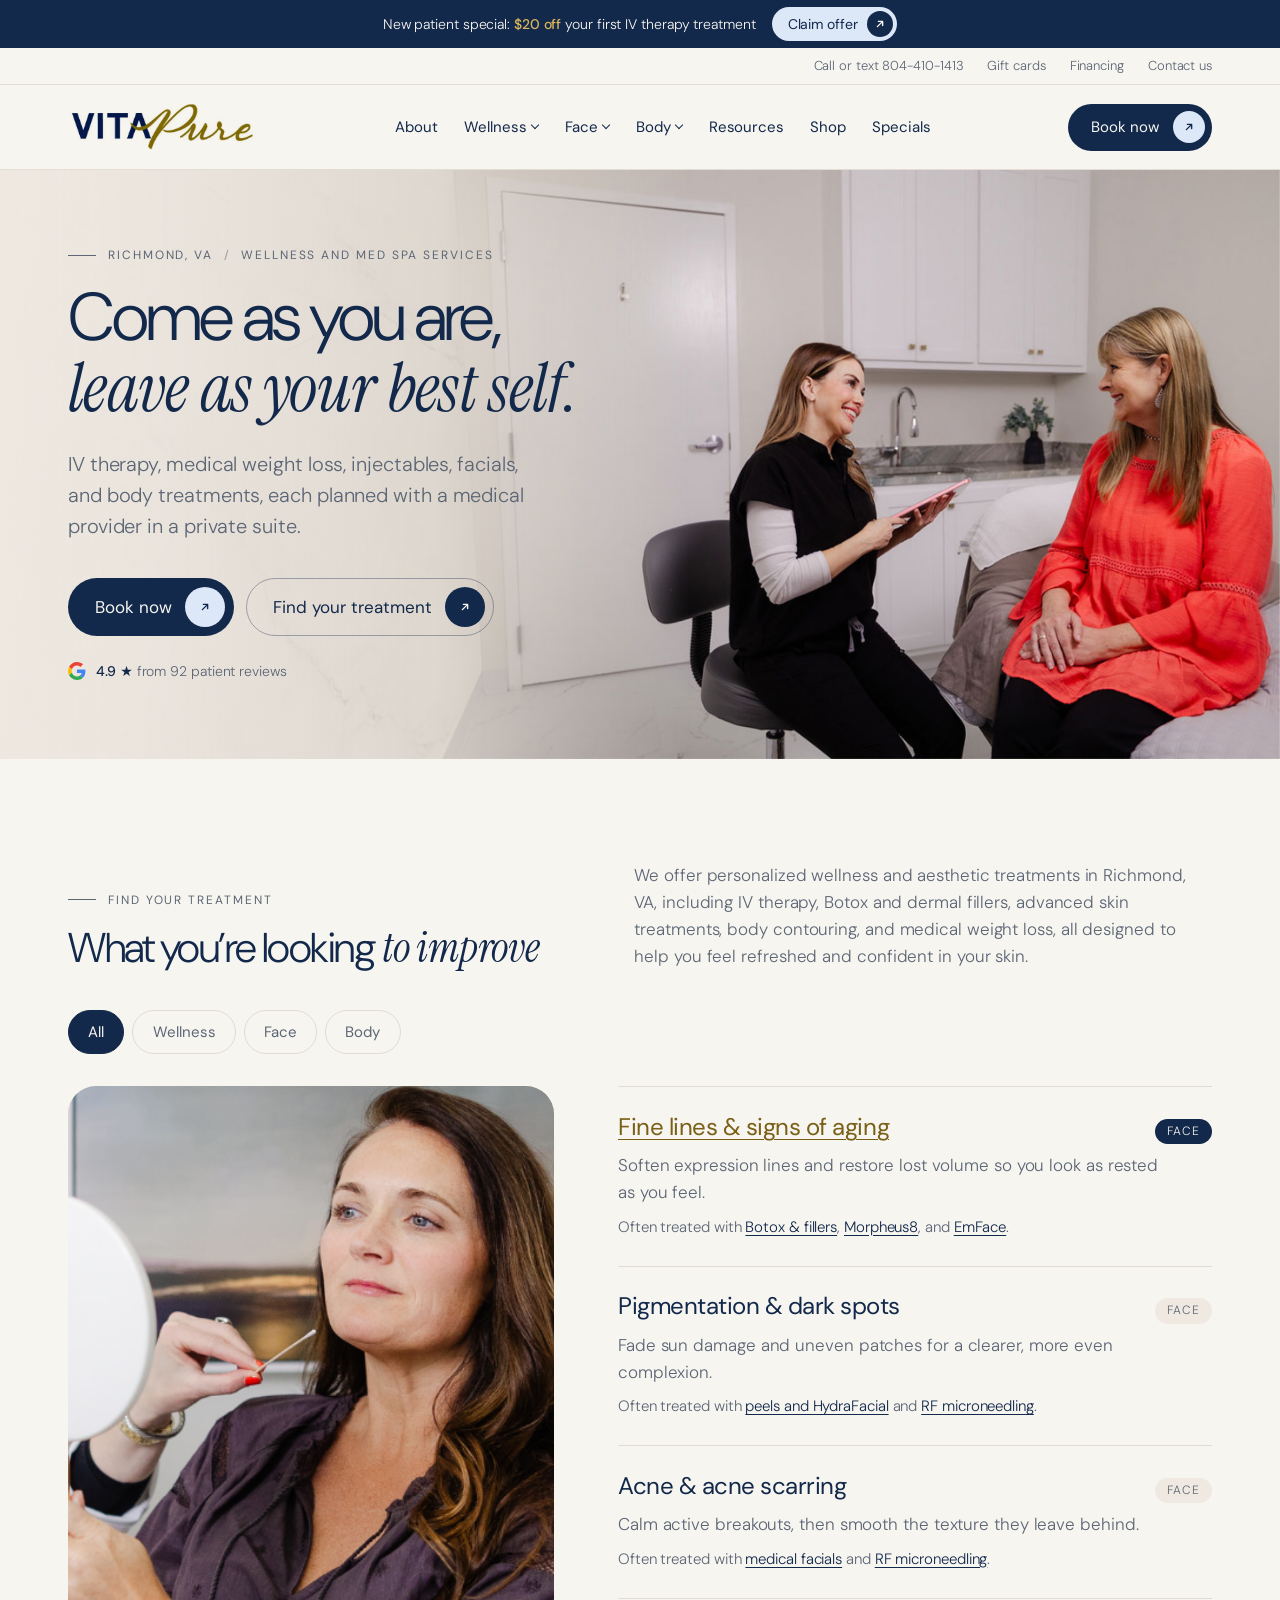
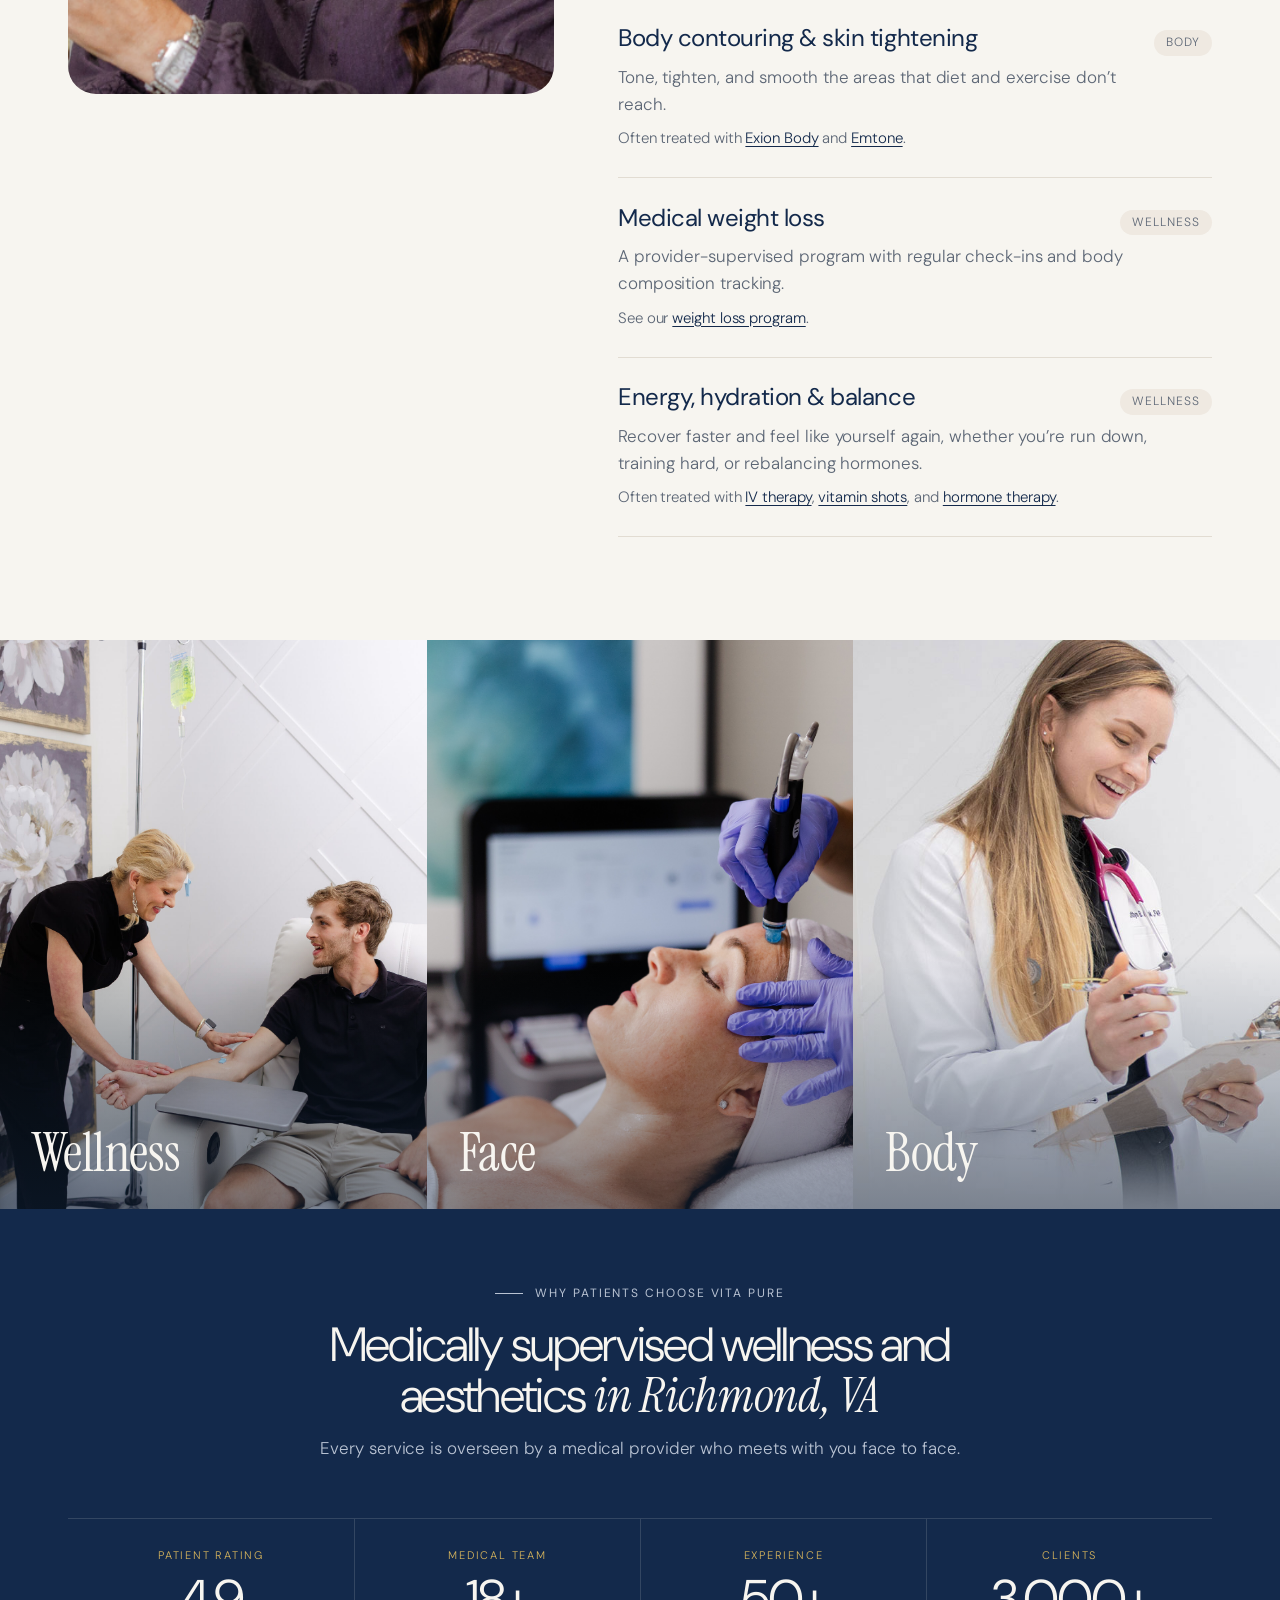
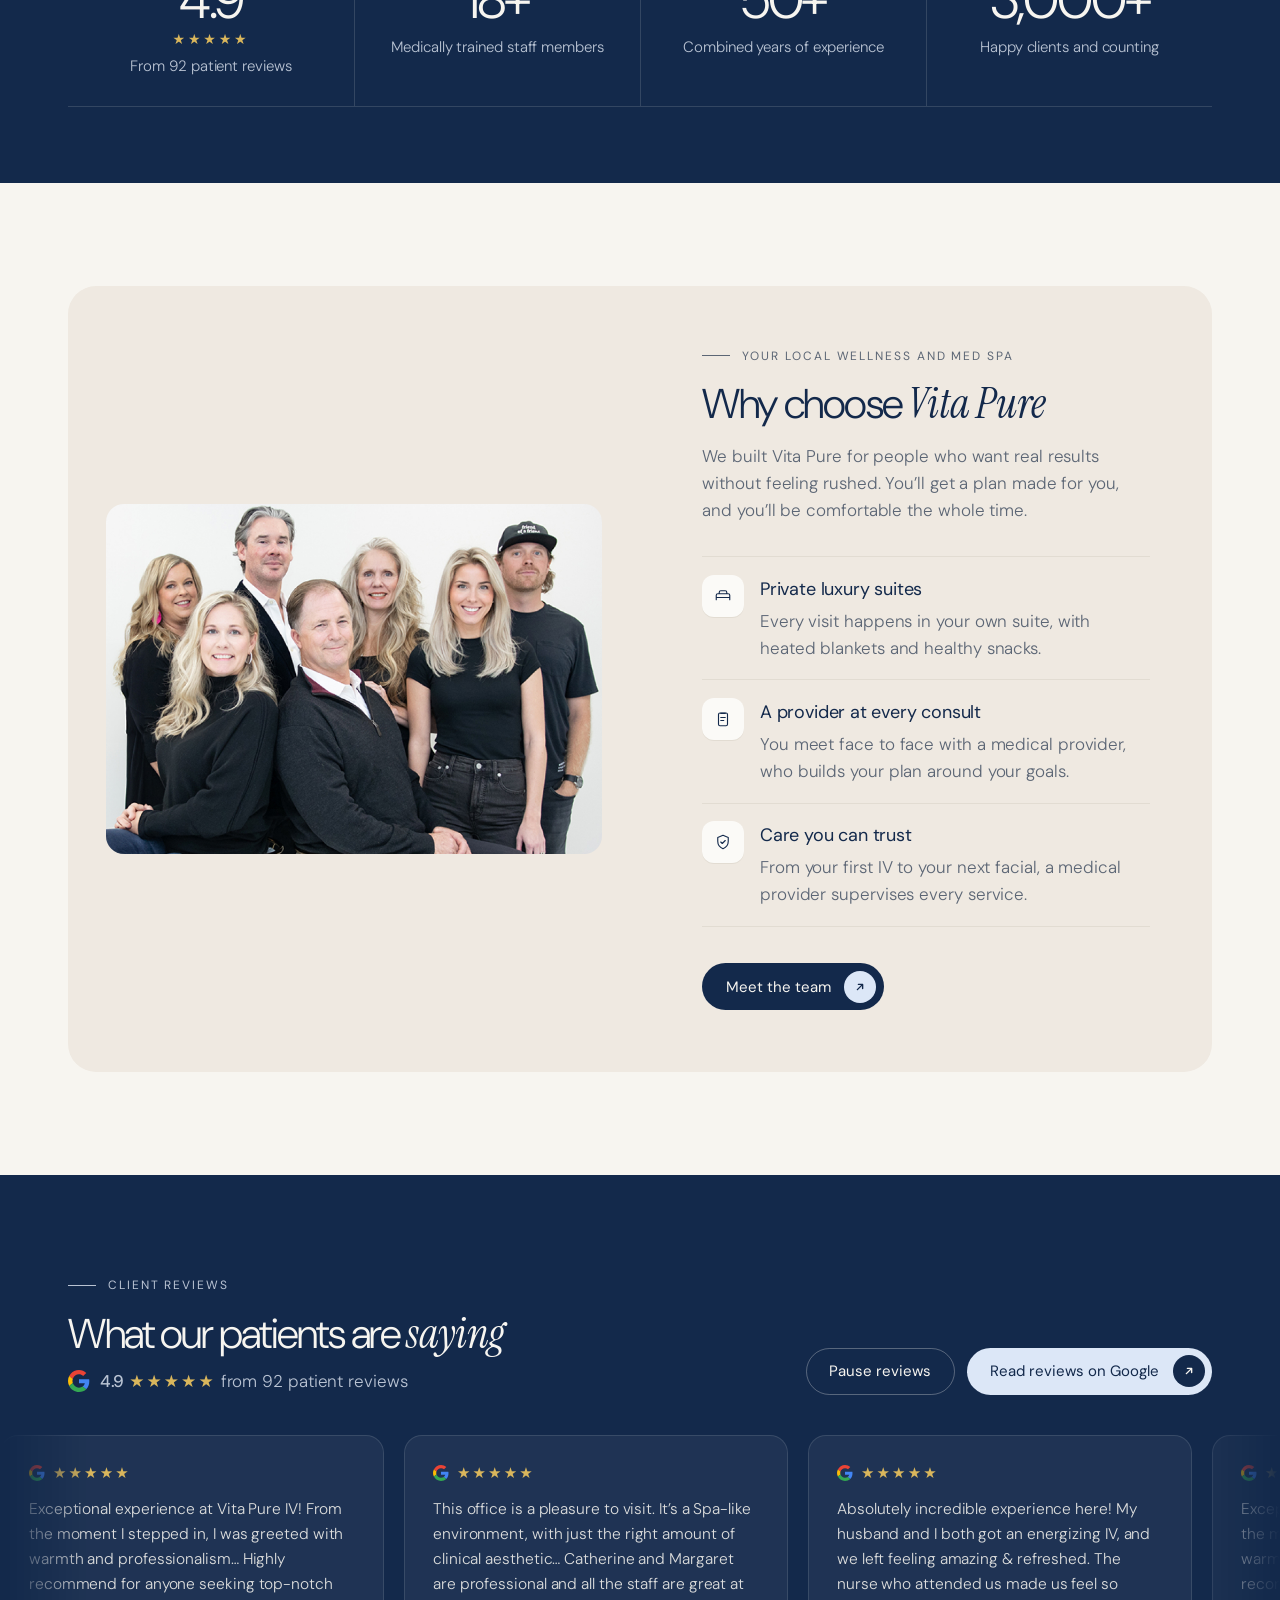
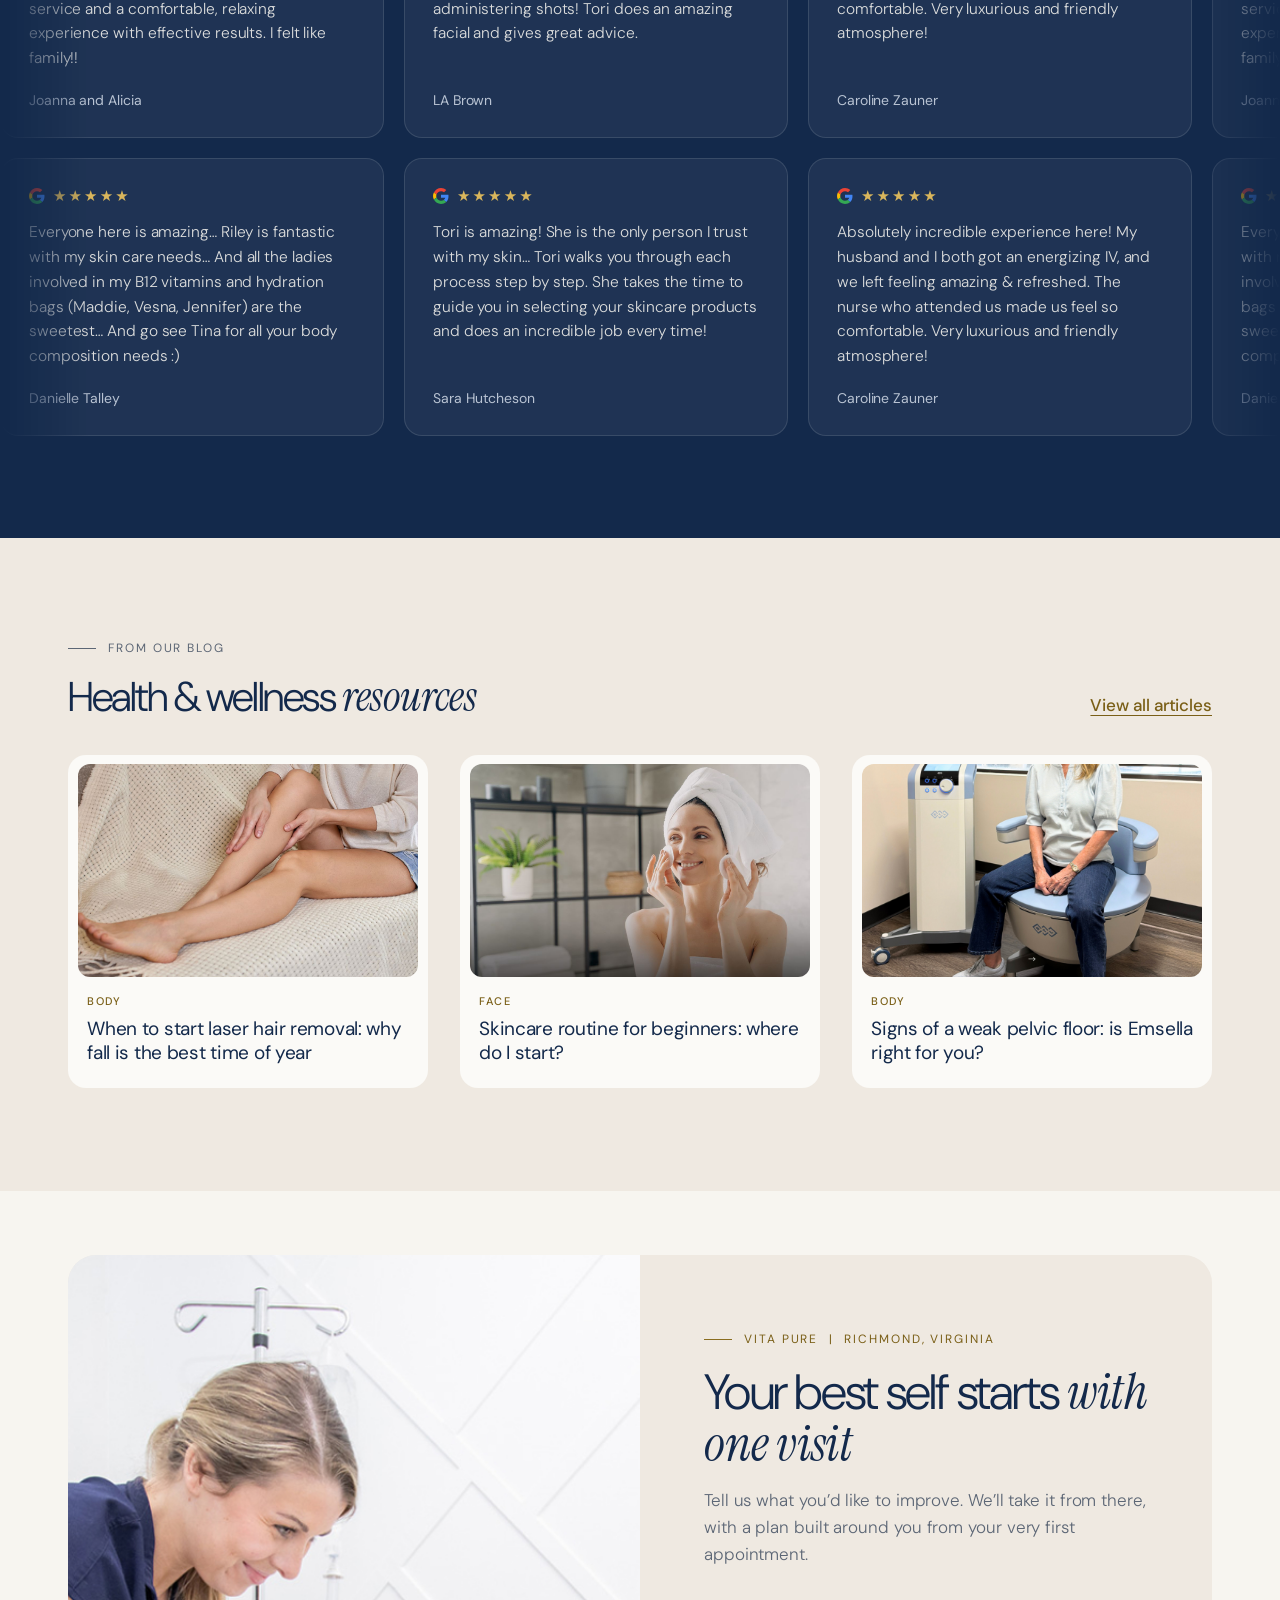
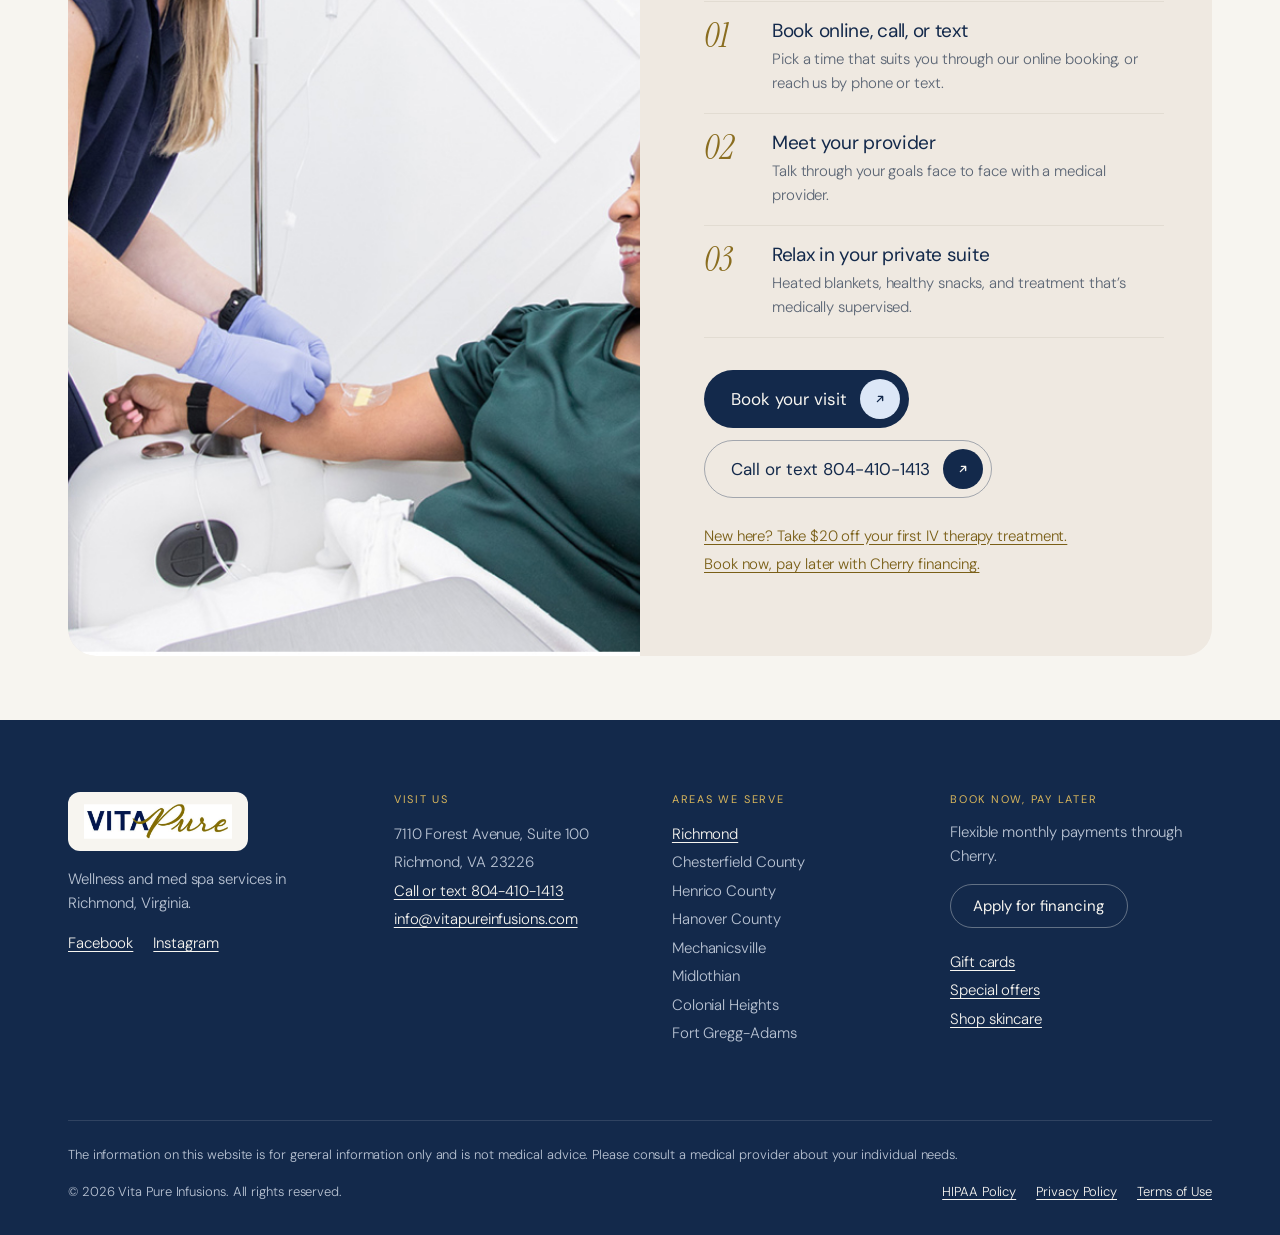
==== index2.html @ f877688d "VitaPure IV homepage revamp mockup (index + Figma-style index2) Co-Authored-By: Claude Opus 5.5 <nor" ====
<!DOCTYPE html>
<html lang="en">
<head>
  <meta charset="UTF-8" />
  <meta name="viewport" content="width=device-width, initial-scale=1.0" />
  <!-- [REVAMP:CHANGED] title leads with "Wellness" to match the new positioning.
       was: "Wellness Center and Med Spa with Semaglutide Richmond VA" -->
  <title>Vita Pure IV | Wellness and Med Spa Services in Richmond, VA (style B)</title>
  <meta name="description" content="Vita Pure IV offers medically supervised wellness and med spa services in Richmond, VA: IV therapy, medical weight loss, injectables, facials, and body contouring." />

  <!-- Fonts: Outfit is the live site's body font (kept). Marcellus is new, used for display headings only. -->
  <link rel="preconnect" href="https://fonts.googleapis.com" />
  <link rel="preconnect" href="https://fonts.gstatic.com" crossorigin />
  <link href="https://fonts.googleapis.com/css2?family=DM+Sans:ital,opsz,wght@0,9..40,200..600;1,9..40,300..400&family=Instrument+Serif:ital@0;1&display=swap" rel="stylesheet" />
  <!-- index2 = same layout and JS as index.html. Only the visual style changes:
       css/styles.css holds the shared layout; css/theme-figma.css re-skins it with the
       fonts, colors, and component style from the Figma file "Vita Pure [C]". -->
  <link rel="stylesheet" href="css/styles.css" />
  <link rel="stylesheet" href="css/theme-figma.css" />
</head>
<body class="theme-figma">
  <a class="skip-link" href="#main">Skip to content</a>

  <!-- =====================================================================
       [KEPT] ANNOUNCEMENT BAR. Same offer and link as the live site.
       ===================================================================== -->
  <div class="announce">
    <p class="announce__text">New patient special: <strong>$20 off</strong> your first IV therapy treatment</p>
    <a class="announce__pill" href="https://www.vitapureinfusions.com/coupons/">Claim offer <span class="btn__icon" aria-hidden="true"><svg viewBox="0 0 16 16" width="14" height="14"><path d="M5 11 11 5M6.2 5H11v4.8" fill="none" stroke="currentColor" stroke-width="1.6" stroke-linecap="round" stroke-linejoin="round"/></svg></span></a>
  </div>

  <!-- =====================================================================
       [KEPT + CHANGED] HEADER
       KEPT: utility links (phone, gift card, financing, contact) and the main menu
             grouped as Wellness / Face / Body.
       CHANGED: the logo moves to the left so the menu reads as one line
                (the live site splits the menu around a centered logo).
       CHANGED: "Book now" stays visible in the sticky header at every width.
       CHANGED: logo and Home now point to www.vitapureinfusions.com
                (the live site points them at the vitapure.wpengine.com staging domain).
       ===================================================================== -->
  <header class="site-header" id="top">
    <div class="utility">
      <div class="container utility__inner">
        <!-- The positioning line "Wellness and Med Spa Services" leads the hero (see below),
             so it isn't repeated here. -->
        <ul class="utility__links">
          <li><a href="tel:8044101413">Call or text 804-410-1413</a></li>
          <li><a href="https://blvd.me/vitapure/gift-cards">Gift cards</a></li>
          <li><a href="https://pay.withcherry.com/vita-pure-iv-llc">Financing</a></li>
          <li><a href="https://www.vitapureinfusions.com/contact-us/">Contact us</a></li>
        </ul>
      </div>
    </div>

    <div class="container navbar">
      <a class="navbar__logo" href="https://www.vitapureinfusions.com/" aria-label="Vita Pure IV home">
        <!-- source: https://www.vitapureinfusions.com/wp-content/uploads/2024/04/logo.png -->
        <img src="assets/img/logo.png" alt="Vita Pure" width="260" height="56" />
      </a>

      <button class="navbar__toggle" type="button" aria-expanded="false" aria-controls="site-nav">
        <span class="navbar__toggle-bars" aria-hidden="true"></span>
        <span class="navbar__toggle-label">Menu</span>
      </button>

      <nav class="site-nav" id="site-nav" aria-label="Main">
        <ul class="site-nav__list">
          <li><a href="https://www.vitapureinfusions.com/about-us/">About</a></li>
          <li class="has-sub">
            <button type="button" class="site-nav__sub-toggle" aria-expanded="false" aria-controls="sub-wellness">Wellness</button>
            <ul class="site-nav__sub" id="sub-wellness">
              <li><a href="https://www.vitapureinfusions.com/wellness-services/iv-therapy/">IV Therapy</a></li>
              <li><a href="https://www.vitapureinfusions.com/wellness-services/vitamin-shots/">Vitamin Shots</a></li>
              <!-- [REVAMP:ADDED] Weight Loss was only a homepage card before; now it sits under Wellness. -->
              <li><a href="https://www.vitapureinfusions.com/wellness-services/weight-loss/">Medical Weight Loss</a></li>
              <li><a href="https://www.vitapureinfusions.com/bioidentical-hormone-replacement-therapy-in-richmond-va/">Hormone Replacement Therapy</a></li>
              <li><a href="https://www.vitapureinfusions.com/wellness-services/mobile-iv-therapy/">Mobile IV Events</a></li>
            </ul>
          </li>
          <li class="has-sub">
            <button type="button" class="site-nav__sub-toggle" aria-expanded="false" aria-controls="sub-face">Face</button>
            <ul class="site-nav__sub" id="sub-face">
              <li><a href="https://www.vitapureinfusions.com/medspa-services/injectables/">Botox &amp; Fillers</a></li>
              <li><a href="https://www.vitapureinfusions.com/medspa-services/facial-services/">Facials</a></li>
              <li><a href="https://www.vitapureinfusions.com/rf-microneedling-in-richmond-va/">RF Microneedling</a></li>
              <li><a href="https://www.vitapureinfusions.com/morpheus8/">Morpheus8</a></li>
              <li><a href="https://www.vitapureinfusions.com/emface-in-richmond-virginia/">EmFace</a></li>
              <li><a href="https://www.vitapureinfusions.com/exion-face-in-richmond-virginia/">Exion Face</a></li>
              <li><a href="https://www.vitapureinfusions.com/medspa-services/lashes-brows/">Lashes &amp; Brows</a></li>
            </ul>
          </li>
          <li class="has-sub">
            <button type="button" class="site-nav__sub-toggle" aria-expanded="false" aria-controls="sub-body">Body</button>
            <ul class="site-nav__sub" id="sub-body">
              <li><a href="https://www.vitapureinfusions.com/exion-body-in-richmond-virginia/">Exion Body</a></li>
              <li><a href="https://www.vitapureinfusions.com/cellulite-treatment-in-richmond-virginia/">Emtone</a></li>
              <li><a href="https://emsellarva.com/">Emsella</a></li>
              <li><a href="https://www.vitapureinfusions.com/medspa-services/laser-hair-removal-waxing/">Laser Hair Removal &amp; Waxing</a></li>
            </ul>
          </li>
          <li><a href="https://www.vitapureinfusions.com/blog/">Resources</a></li>
          <li><a href="https://skinbetter.pro/vitapure/">Shop</a></li>
          <li><a href="https://www.vitapureinfusions.com/coupons/">Specials</a></li>
        </ul>
      </nav>

      <!-- [KEPT] Book Now goes to the live Boulevard booking widget. -->
      <a class="btn btn--gold navbar__book" href="https://dashboard.boulevard.io/booking/businesses/c3259690-ee7e-4350-a0e2-f9454b804e3e/widget#/locations">Book now <span class="btn__icon" aria-hidden="true"><svg viewBox="0 0 16 16" width="14" height="14"><path d="M5 11 11 5M6.2 5H11v4.8" fill="none" stroke="currentColor" stroke-width="1.6" stroke-linecap="round" stroke-linejoin="round"/></svg></span></a>
    </div>
  </header>

  <main id="main">

    <!-- =====================================================================
         [REVAMP:CHANGED] HERO
         Replaces the 3-slide image slider and the block headed
         "Health, Wellness, and Performance Solutions".
         The power statement comes from the client.
         [REVAMP:REMOVED] the "Join the Waitlist" button (it pointed to waitlist.vitapuremedspa.com,
         a separate domain). Book now is the single primary action.
         ===================================================================== -->
    <section class="hero" aria-labelledby="hero-title">
      <!-- source: https://www.vitapureinfusions.com/wp-content/uploads/2024/10/vita-new-banner3-2.jpg (the live hero banner) -->
      <img class="hero__img" src="assets/img/hero-consult.jpg" alt="A Vita Pure provider reviewing a treatment plan with a patient in a private suite" width="1632" height="665" />
      <div class="container hero__inner">
        <div class="hero__copy">
          <!-- [REVAMP:CHANGED] positioning line. was: "Med Spa and Wellness Services" -->
          <p class="hero__kicker eyebrow">Richmond, VA <span aria-hidden="true">/</span> Wellness and Med Spa Services</p>
          <h1 class="hero__title" id="hero-title"><span class="hero__first">Come as you are,</span> <em class="hero__line accent">leave as your <span class="nowrap">best self.</span></em></h1>
          <p class="hero__lede">IV therapy, medical weight loss, injectables, facials, and body treatments, each planned with a medical provider in a private suite.</p>
          <div class="hero__actions">
            <a class="btn btn--gold btn--lg" href="https://dashboard.boulevard.io/booking/businesses/c3259690-ee7e-4350-a0e2-f9454b804e3e/widget#/locations">Book now <span class="btn__icon" aria-hidden="true"><svg viewBox="0 0 16 16" width="14" height="14"><path d="M5 11 11 5M6.2 5H11v4.8" fill="none" stroke="currentColor" stroke-width="1.6" stroke-linecap="round" stroke-linejoin="round"/></svg></span></a>
            <a class="btn btn--ghost btn--lg" href="#improve">Find your treatment <span class="btn__icon" aria-hidden="true"><svg viewBox="0 0 16 16" width="14" height="14"><path d="M5 11 11 5M6.2 5H11v4.8" fill="none" stroke="currentColor" stroke-width="1.6" stroke-linecap="round" stroke-linejoin="round"/></svg></span></a>
          </div>
          <!-- Figma style: rating chip beside the hero buttons -->
          <p class="hero__rating"><svg class="g-mark" viewBox="0 0 48 48" aria-hidden="true"><path fill="#EA4335" d="M24 9.5c3.5 0 6.6 1.2 9.1 3.6l6.8-6.8C35.8 2.4 30.3 0 24 0 14.6 0 6.6 5.4 2.6 13.3l7.9 6.2C12.4 13.7 17.7 9.5 24 9.5z"/><path fill="#4285F4" d="M46.5 24.5c0-1.6-.1-3.1-.4-4.5H24v9h12.7c-.6 3-2.3 5.5-4.8 7.2l7.7 6c4.5-4.2 6.9-10.3 6.9-17.7z"/><path fill="#FBBC05" d="M10.5 28.5c-.5-1.4-.8-2.9-.8-4.5s.3-3.1.8-4.5l-7.9-6.2C.9 16.6 0 20.2 0 24s.9 7.4 2.6 10.7l7.9-6.2z"/><path fill="#34A853" d="M24 48c6.5 0 11.9-2.1 15.9-5.8l-7.7-6c-2.2 1.5-5 2.3-8.2 2.3-6.3 0-11.6-4.2-13.5-9.9l-7.9 6.2C6.6 42.6 14.6 48 24 48z"/></svg><span><strong>4.9 ★</strong> from 92 patient reviews</span></p>
        </div>
      </div>
    </section>

    <!-- =====================================================================
         [REVAMP:ADDED] WHAT YOU'RE LOOKING TO IMPROVE (directly under the hero)
         Six concerns feed the three groups: Wellness, Face, Body.
         Intro copy is adapted from the wording the client supplied.
         The concern copy is original; none of it is copied from the reference site.
         JS (initConcerns):
           - group buttons filter the list
           - hover or focus swaps the photo and highlights the matching tile
           - clicking a concern scrolls to its tile
         ===================================================================== -->
    <section class="section improve" id="improve" aria-labelledby="improve-title">
      <div class="container">
        <div class="improve__head">
          <div><p class="eyebrow">Find your treatment</p>
          <h2 class="section-title" id="improve-title">What you’re looking <em class="accent">to improve</em></h2></div>
          <p class="improve__intro">We offer personalized wellness and aesthetic treatments in Richmond, VA, including IV therapy, Botox and dermal fillers, advanced skin treatments, body contouring, and medical weight loss, all designed to help you feel refreshed and confident in your skin.</p>
        </div>

        <div class="filter" role="group" aria-label="Show concerns for">
          <button type="button" class="filter__btn" data-filter="all" aria-pressed="true">All</button>
          <button type="button" class="filter__btn" data-filter="wellness" aria-pressed="false">Wellness</button>
          <button type="button" class="filter__btn" data-filter="face" aria-pressed="false">Face</button>
          <button type="button" class="filter__btn" data-filter="body" aria-pressed="false">Body</button>
        </div>

        <div class="improve__grid">
          <figure class="improve__media" aria-hidden="true">
            <!-- Images swap via JS from each concern's data-img. Default: fine lines.
                 source: https://www.vitapureinfusions.com/wp-content/uploads/2024/07/About.png -->
            <img class="improve__img" src="assets/img/concern-fine-lines.png" alt="" style="object-position: 62% 40%;" />
          </figure>

          <ul class="concerns" id="concern-list">
            <li class="concern" data-group="face" data-img="assets/img/concern-fine-lines.png" data-pos="62% 40%">
              <a class="concern__link" href="#cat-face">
                <span class="concern__title">Fine lines &amp; signs of aging</span>
                <span class="concern__group">Face</span>
              </a>
              <p class="concern__text">Soften expression lines and restore lost volume so you look as rested as you feel.</p>
              <p class="concern__tx">Often treated with <a href="https://www.vitapureinfusions.com/medspa-services/injectables/">Botox &amp; fillers</a>, <a href="https://www.vitapureinfusions.com/morpheus8/">Morpheus8</a>, and <a href="https://www.vitapureinfusions.com/emface-in-richmond-virginia/">EmFace</a>.</p>
            </li>
            <li class="concern" data-group="face" data-img="assets/img/concern-pigmentation.png" data-pos="45% 50%">
              <!-- source: https://www.vitapureinfusions.com/wp-content/uploads/2024/07/Med-Spa.png -->
              <a class="concern__link" href="#cat-face">
                <span class="concern__title">Pigmentation &amp; dark spots</span>
                <span class="concern__group">Face</span>
              </a>
              <p class="concern__text">Fade sun damage and uneven patches for a clearer, more even complexion.</p>
              <p class="concern__tx">Often treated with <a href="https://www.vitapureinfusions.com/medspa-services/facial-services/">peels and HydraFacial</a> and <a href="https://www.vitapureinfusions.com/rf-microneedling-in-richmond-va/">RF microneedling</a>.</p>
            </li>
            <li class="concern" data-group="face" data-img="assets/img/concern-acne.jpg" data-pos="50% 40%">
              <!-- source: https://www.vitapureinfusions.com/wp-content/uploads/2024/04/Facial_Resized.jpg -->
              <a class="concern__link" href="#cat-face">
                <span class="concern__title">Acne &amp; acne scarring</span>
                <span class="concern__group">Face</span>
              </a>
              <p class="concern__text">Calm active breakouts, then smooth the texture they leave behind.</p>
              <p class="concern__tx">Often treated with <a href="https://www.vitapureinfusions.com/medspa-services/facial-services/">medical facials</a> and <a href="https://www.vitapureinfusions.com/rf-microneedling-in-richmond-va/">RF microneedling</a>.</p>
            </li>
            <li class="concern" data-group="body" data-img="assets/img/tile-body-consult.jpg" data-pos="40% 30%">
              <!-- source: https://www.vitapureinfusions.com/wp-content/uploads/2024/07/Mobile-IV-Events.jpg -->
              <a class="concern__link" href="#cat-body">
                <span class="concern__title">Body contouring &amp; skin tightening</span>
                <span class="concern__group">Body</span>
              </a>
              <p class="concern__text">Tone, tighten, and smooth the areas that diet and exercise don’t reach.</p>
              <p class="concern__tx">Often treated with <a href="https://www.vitapureinfusions.com/exion-body-in-richmond-virginia/">Exion Body</a> and <a href="https://www.vitapureinfusions.com/cellulite-treatment-in-richmond-virginia/">Emtone</a>.</p>
            </li>
            <li class="concern" data-group="wellness" data-img="assets/img/hero-consult.jpg" data-pos="72% 50%">
              <!-- source: https://www.vitapureinfusions.com/wp-content/uploads/2024/10/vita-new-banner3-2.jpg -->
              <a class="concern__link" href="#cat-wellness">
                <span class="concern__title">Medical weight loss</span>
                <span class="concern__group">Wellness</span>
              </a>
              <p class="concern__text">A provider-supervised program with regular check-ins and body composition tracking.</p>
              <p class="concern__tx">See our <a href="https://www.vitapureinfusions.com/wellness-services/weight-loss/">weight loss program</a>.</p>
            </li>
            <li class="concern" data-group="wellness" data-img="assets/img/concern-wellness-iv.png" data-pos="45% 40%">
              <!-- source: https://www.vitapureinfusions.com/wp-content/uploads/2025/06/iv-therapy-1.png -->
              <a class="concern__link" href="#cat-wellness">
                <span class="concern__title">Energy, hydration &amp; balance</span>
                <span class="concern__group">Wellness</span>
              </a>
              <p class="concern__text">Recover faster and feel like yourself again, whether you’re run down, training hard, or rebalancing hormones.</p>
              <p class="concern__tx">Often treated with <a href="https://www.vitapureinfusions.com/wellness-services/iv-therapy/">IV therapy</a>, <a href="https://www.vitapureinfusions.com/wellness-services/vitamin-shots/">vitamin shots</a>, and <a href="https://www.vitapureinfusions.com/bioidentical-hormone-replacement-therapy-in-richmond-va/">hormone therapy</a>.</p>
            </li>
          </ul>
        </div>
      </div>
    </section>

    <!-- =====================================================================
         [REVAMP:CHANGED] CATEGORY GRID: WELLNESS / FACE / BODY
         Replaces:
           - [REVAMP:REMOVED] the 8 separated, rounded dark-blue "Learn More" service cards
             (Facial Services, Botox and Fillers, IV Therapy, Vitamin Shots, Weight Loss,
             Lashes & Brows, Laser Hair Removal & Waxing, Mobile IV Therapy)
           - [REVAMP:REMOVED] the "Med Spa and Wellness Services" intro and its "View all services" button
             (redundant with these tiles and the main menu)
         Rules: three tiles touching edge to edge (gap: 0), square corners, no dark-blue card shells.
         Each tile's treatment list matches the main menu.
         ===================================================================== -->
    <section class="categories" aria-labelledby="categories-title">
      <h2 class="visually-hidden" id="categories-title">Treatment categories</h2>
      <div class="tiles">
        <article class="tile" id="cat-wellness" data-group="wellness">
          <!-- source: https://www.vitapureinfusions.com/wp-content/uploads/2024/07/BellraeMarketing.com-242-scaled.jpg -->
          <img class="tile__img" src="assets/img/tile-wellness-iv.jpg" alt="A nurse starting an IV for a patient in a private suite" loading="lazy" style="object-position: 55% 40%;" />
          <div class="tile__body">
            <!-- TODO(WordPress): the menu has no Wellness landing page yet ("#"). Point this at one once it exists. -->
            <h3 class="tile__title"><a href="https://www.vitapureinfusions.com/services/">Wellness</a></h3>
            <ul class="tile__list">
              <li><a href="https://www.vitapureinfusions.com/wellness-services/iv-therapy/">IV Therapy</a></li>
              <li><a href="https://www.vitapureinfusions.com/wellness-services/vitamin-shots/">Vitamin Shots</a></li>
              <li><a href="https://www.vitapureinfusions.com/wellness-services/weight-loss/">Medical Weight Loss</a></li>
              <li><a href="https://www.vitapureinfusions.com/bioidentical-hormone-replacement-therapy-in-richmond-va/">Hormone Replacement Therapy</a></li>
              <li><a href="https://www.vitapureinfusions.com/wellness-services/mobile-iv-therapy/">Mobile IV Events</a></li>
            </ul>
          </div>
        </article>

        <article class="tile" id="cat-face" data-group="face">
          <!-- source: https://www.vitapureinfusions.com/wp-content/uploads/2025/06/facials-1.png -->
          <img class="tile__img" src="assets/img/tile-face-hydrafacial.png" alt="An aesthetician performing a HydraFacial" loading="lazy" style="object-position: 62% 50%;" />
          <div class="tile__body">
            <!-- TODO(WordPress): Face landing page (currently "#" in the menu). -->
            <h3 class="tile__title"><a href="https://www.vitapureinfusions.com/services/">Face</a></h3>
            <ul class="tile__list">
              <li><a href="https://www.vitapureinfusions.com/medspa-services/injectables/">Botox &amp; Fillers</a></li>
              <li><a href="https://www.vitapureinfusions.com/medspa-services/facial-services/">Facials</a></li>
              <li><a href="https://www.vitapureinfusions.com/rf-microneedling-in-richmond-va/">RF Microneedling</a></li>
              <li><a href="https://www.vitapureinfusions.com/morpheus8/">Morpheus8</a></li>
              <li><a href="https://www.vitapureinfusions.com/emface-in-richmond-virginia/">EmFace</a></li>
              <li><a href="https://www.vitapureinfusions.com/exion-face-in-richmond-virginia/">Exion Face</a></li>
              <li><a href="https://www.vitapureinfusions.com/medspa-services/lashes-brows/">Lashes &amp; Brows</a></li>
            </ul>
          </div>
        </article>

        <article class="tile" id="cat-body" data-group="body">
          <!-- source: https://www.vitapureinfusions.com/wp-content/uploads/2024/07/Mobile-IV-Events.jpg
               TODO(photo): the site has no on-topic Body photo (an Exion Body or Emtone session).
               Swap one in when available. Keep it clothed and modest, per the client's note about too much skin. -->
          <img class="tile__img" src="assets/img/tile-body-consult.jpg" alt="A Vita Pure provider consulting with a patient" loading="lazy" style="object-position: 20% 30%;" />
          <div class="tile__body">
            <!-- TODO(WordPress): Body landing page (currently "#" in the menu). -->
            <h3 class="tile__title"><a href="https://www.vitapureinfusions.com/services/">Body</a></h3>
            <ul class="tile__list">
              <li><a href="https://www.vitapureinfusions.com/exion-body-in-richmond-virginia/">Exion Body</a></li>
              <li><a href="https://www.vitapureinfusions.com/cellulite-treatment-in-richmond-virginia/">Emtone</a></li>
              <li><a href="https://emsellarva.com/">Emsella</a></li>
              <li><a href="https://www.vitapureinfusions.com/medspa-services/laser-hair-removal-waxing/">Laser Hair Removal &amp; Waxing</a></li>
            </ul>
          </div>
        </article>
      </div>
    </section>

    <!-- =====================================================================
         [REVAMP:ADDED] AUTHORITY BANNER (linear), opening "Why choose Vita Pure"
         Every figure comes from the live site (stats counter + rating line). None are invented.
         [REVAMP:REMOVED] the standalone stats counter section; its numbers live here now.
         ("4100+ pounds of fat lost" was left out to keep the banner to four columns.
          Add it back as a fifth column if the client wants it.)
         ===================================================================== -->
    <section class="authority" aria-labelledby="authority-title">
      <div class="container">
        <div class="authority__head">
          <p class="eyebrow eyebrow--light">Why patients choose Vita Pure</p>
          <h2 class="authority__title" id="authority-title">Medically supervised wellness and aesthetics <em class="accent">in Richmond, VA</em></h2>
          <p class="authority__sub">Every service is overseen by a medical provider who meets with you face to face.</p>
        </div>
        <dl class="stats">
          <div class="stat">
            <dt class="stat__label">Patient rating</dt>
            <dd class="stat__value">4.9<span class="stat__stars" aria-hidden="true">★★★★★</span></dd>
            <!-- TODO: confirm the current Google review count before launch. -->
            <dd class="stat__note">From 92 patient reviews</dd>
          </div>
          <div class="stat">
            <dt class="stat__label">Medical team</dt>
            <dd class="stat__value">18+</dd>
            <dd class="stat__note">Medically trained staff members</dd>
          </div>
          <div class="stat">
            <dt class="stat__label">Experience</dt>
            <dd class="stat__value">50+</dd>
            <dd class="stat__note">Combined years of experience</dd>
          </div>
          <div class="stat">
            <dt class="stat__label">Clients</dt>
            <dd class="stat__value">3,000+</dd>
            <dd class="stat__note">Happy clients and counting</dd>
          </div>
        </dl>
      </div>
    </section>

    <!-- =====================================================================
         [REVAMP:CHANGED] WHY CHOOSE VITA PURE
         Merges the old "Why Choose Vita Pure" three-icon row with the
         "A Premier MedSpa & Wellness Center in Richmond, VA" block.
         The three pillars are reworded from the live copy.
         ===================================================================== -->
    <section class="section why" aria-labelledby="why-title">
      <div class="container why__grid">
        <figure class="why__media">
          <!-- source: https://vitapure.wpengine.com/wp-content/uploads/2024/04/about_img.jpg (About Us page) -->
          <img src="assets/img/team.jpg" alt="The Vita Pure IV team" loading="lazy" width="928" height="656" />
        </figure>
        <div class="why__copy">
          <p class="eyebrow">Your local wellness and med spa</p>
          <h2 class="section-title" id="why-title">Why choose <em class="accent">Vita Pure</em></h2>
          <p class="why__intro">We built Vita Pure for people who want real results without feeling rushed. You’ll get a plan made for you, and you’ll be comfortable the whole time.</p>
          <dl class="pillars">
            <div class="pillar">
              <dt><span class="pillar__icon" aria-hidden="true"><svg viewBox="0 0 24 24" width="18" height="18" fill="none" stroke="currentColor" stroke-width="1.5" stroke-linecap="round" stroke-linejoin="round"><path d="M3 17v-6a2 2 0 0 1 2-2h14a2 2 0 0 1 2 2v6M3 14h18M7 9V7a2 2 0 0 1 2-2h6a2 2 0 0 1 2 2v2" /></svg></span>Private luxury suites</dt>
              <dd>Every visit happens in your own suite, with heated blankets and healthy snacks.</dd>
            </div>
            <div class="pillar">
              <dt><span class="pillar__icon" aria-hidden="true"><svg viewBox="0 0 24 24" width="18" height="18" fill="none" stroke="currentColor" stroke-width="1.5" stroke-linecap="round" stroke-linejoin="round"><rect x="6" y="4" width="12" height="17" rx="2"/><path d="M9 4.5h6M9 10h6M9 14h4"/></svg></span>A provider at every consult</dt>
              <dd>You meet face to face with a medical provider, who builds your plan around your goals.</dd>
            </div>
            <div class="pillar">
              <dt><span class="pillar__icon" aria-hidden="true"><svg viewBox="0 0 24 24" width="18" height="18" fill="none" stroke="currentColor" stroke-width="1.5" stroke-linecap="round" stroke-linejoin="round"><path d="M12 3 5 6v5c0 4.5 3 8.3 7 10 4-1.7 7-5.5 7-10V6l-7-3Z"/><path d="m9 12 2 2 4-4"/></svg></span>Care you can trust</dt>
              <dd>From your first IV to your next facial, a medical provider supervises every service.</dd>
            </div>
          </dl>
          <a class="btn btn--navy" href="https://www.vitapureinfusions.com/about-us/">Meet the team <span class="btn__icon" aria-hidden="true"><svg viewBox="0 0 16 16" width="14" height="14"><path d="M5 11 11 5M6.2 5H11v4.8" fill="none" stroke="currentColor" stroke-width="1.6" stroke-linecap="round" stroke-linejoin="round"/></svg></span></a>
        </div>
      </div>
    </section>

    <!-- =====================================================================
         [REVAMP:CHANGED] GOOGLE REVIEWS: two rows moving in opposite directions
         Replaces the "What Our Patients Are Saying" slider.
         Row 1 moves left; row 2 moves right.
         JS (initMarquee) clones the cards for a seamless loop.
         Motion pauses on hover, on keyboard focus, and with the pause button.
         With reduced motion turned on, it becomes a static scrollable row.
         TODO(WordPress): replace these cards with the live Google reviews feed/widget.
         For now they are the five testimonials already published on the live homepage, verbatim.
         ===================================================================== -->
    <section class="section reviews" aria-labelledby="reviews-title">
      <div class="container reviews__head">
        <div>
          <p class="eyebrow eyebrow--light">Client reviews</p>
          <h2 class="section-title" id="reviews-title">What our patients are <em class="accent">saying</em></h2>
          <p class="reviews__rating">
            <svg class="g-mark" viewBox="0 0 48 48" aria-hidden="true"><path fill="#EA4335" d="M24 9.5c3.5 0 6.6 1.2 9.1 3.6l6.8-6.8C35.8 2.4 30.3 0 24 0 14.6 0 6.6 5.4 2.6 13.3l7.9 6.2C12.4 13.7 17.7 9.5 24 9.5z"/><path fill="#4285F4" d="M46.5 24.5c0-1.6-.1-3.1-.4-4.5H24v9h12.7c-.6 3-2.3 5.5-4.8 7.2l7.7 6c4.5-4.2 6.9-10.3 6.9-17.7z"/><path fill="#FBBC05" d="M10.5 28.5c-.5-1.4-.8-2.9-.8-4.5s.3-3.1.8-4.5l-7.9-6.2C.9 16.6 0 20.2 0 24s.9 7.4 2.6 10.7l7.9-6.2z"/><path fill="#34A853" d="M24 48c6.5 0 11.9-2.1 15.9-5.8l-7.7-6c-2.2 1.5-5 2.3-8.2 2.3-6.3 0-11.6-4.2-13.5-9.9l-7.9 6.2C6.6 42.6 14.6 48 24 48z"/></svg>
            <span><strong>4.9</strong> <span class="stars" aria-hidden="true">★★★★★</span> from 92 patient reviews</span>
          </p>
        </div>
        <div class="reviews__actions">
          <button type="button" class="btn btn--outline marquee-toggle" aria-pressed="false">Pause reviews</button>
          <a class="btn btn--navy" href="https://www.google.com/maps/search/?api=1&amp;query=Vita+Pure+IV+7110+Forest+Ave+Richmond+VA">Read reviews on Google <span class="btn__icon" aria-hidden="true"><svg viewBox="0 0 16 16" width="14" height="14"><path d="M5 11 11 5M6.2 5H11v4.8" fill="none" stroke="currentColor" stroke-width="1.6" stroke-linecap="round" stroke-linejoin="round"/></svg></span></a>
        </div>
      </div>

      <div class="marquee" data-direction="left">
        <ul class="marquee__track">
          <li class="review">
            <p class="review__stars" aria-label="5 out of 5 stars"><svg class="g-mark" viewBox="0 0 48 48" aria-hidden="true"><path fill="#EA4335" d="M24 9.5c3.5 0 6.6 1.2 9.1 3.6l6.8-6.8C35.8 2.4 30.3 0 24 0 14.6 0 6.6 5.4 2.6 13.3l7.9 6.2C12.4 13.7 17.7 9.5 24 9.5z"/><path fill="#4285F4" d="M46.5 24.5c0-1.6-.1-3.1-.4-4.5H24v9h12.7c-.6 3-2.3 5.5-4.8 7.2l7.7 6c4.5-4.2 6.9-10.3 6.9-17.7z"/><path fill="#FBBC05" d="M10.5 28.5c-.5-1.4-.8-2.9-.8-4.5s.3-3.1.8-4.5l-7.9-6.2C.9 16.6 0 20.2 0 24s.9 7.4 2.6 10.7l7.9-6.2z"/><path fill="#34A853" d="M24 48c6.5 0 11.9-2.1 15.9-5.8l-7.7-6c-2.2 1.5-5 2.3-8.2 2.3-6.3 0-11.6-4.2-13.5-9.9l-7.9 6.2C6.6 42.6 14.6 48 24 48z"/></svg><span aria-hidden="true">★★★★★</span></p>
            <blockquote class="review__text">Exceptional experience at Vita Pure IV! From the moment I stepped in, I was greeted with warmth and professionalism… Highly recommend for anyone seeking top-notch service and a comfortable, relaxing experience with effective results. I felt like family!!</blockquote>
            <p class="review__name">Joanna and Alicia</p>
          </li>
          <li class="review">
            <p class="review__stars" aria-label="5 out of 5 stars"><svg class="g-mark" viewBox="0 0 48 48" aria-hidden="true"><path fill="#EA4335" d="M24 9.5c3.5 0 6.6 1.2 9.1 3.6l6.8-6.8C35.8 2.4 30.3 0 24 0 14.6 0 6.6 5.4 2.6 13.3l7.9 6.2C12.4 13.7 17.7 9.5 24 9.5z"/><path fill="#4285F4" d="M46.5 24.5c0-1.6-.1-3.1-.4-4.5H24v9h12.7c-.6 3-2.3 5.5-4.8 7.2l7.7 6c4.5-4.2 6.9-10.3 6.9-17.7z"/><path fill="#FBBC05" d="M10.5 28.5c-.5-1.4-.8-2.9-.8-4.5s.3-3.1.8-4.5l-7.9-6.2C.9 16.6 0 20.2 0 24s.9 7.4 2.6 10.7l7.9-6.2z"/><path fill="#34A853" d="M24 48c6.5 0 11.9-2.1 15.9-5.8l-7.7-6c-2.2 1.5-5 2.3-8.2 2.3-6.3 0-11.6-4.2-13.5-9.9l-7.9 6.2C6.6 42.6 14.6 48 24 48z"/></svg><span aria-hidden="true">★★★★★</span></p>
            <blockquote class="review__text">This office is a pleasure to visit. It’s a Spa-like environment, with just the right amount of clinical aesthetic… Catherine and Margaret are professional and all the staff are great at administering shots! Tori does an amazing facial and gives great advice.</blockquote>
            <p class="review__name">LA Brown</p>
          </li>
          <li class="review">
            <p class="review__stars" aria-label="5 out of 5 stars"><svg class="g-mark" viewBox="0 0 48 48" aria-hidden="true"><path fill="#EA4335" d="M24 9.5c3.5 0 6.6 1.2 9.1 3.6l6.8-6.8C35.8 2.4 30.3 0 24 0 14.6 0 6.6 5.4 2.6 13.3l7.9 6.2C12.4 13.7 17.7 9.5 24 9.5z"/><path fill="#4285F4" d="M46.5 24.5c0-1.6-.1-3.1-.4-4.5H24v9h12.7c-.6 3-2.3 5.5-4.8 7.2l7.7 6c4.5-4.2 6.9-10.3 6.9-17.7z"/><path fill="#FBBC05" d="M10.5 28.5c-.5-1.4-.8-2.9-.8-4.5s.3-3.1.8-4.5l-7.9-6.2C.9 16.6 0 20.2 0 24s.9 7.4 2.6 10.7l7.9-6.2z"/><path fill="#34A853" d="M24 48c6.5 0 11.9-2.1 15.9-5.8l-7.7-6c-2.2 1.5-5 2.3-8.2 2.3-6.3 0-11.6-4.2-13.5-9.9l-7.9 6.2C6.6 42.6 14.6 48 24 48z"/></svg><span aria-hidden="true">★★★★★</span></p>
            <blockquote class="review__text">Absolutely incredible experience here! My husband and I both got an energizing IV, and we left feeling amazing &amp; refreshed. The nurse who attended us made us feel so comfortable. Very luxurious and friendly atmosphere!</blockquote>
            <p class="review__name">Caroline Zauner</p>
          </li>
        </ul>
      </div>

      <div class="marquee" data-direction="right">
        <ul class="marquee__track">
          <li class="review">
            <p class="review__stars" aria-label="5 out of 5 stars"><svg class="g-mark" viewBox="0 0 48 48" aria-hidden="true"><path fill="#EA4335" d="M24 9.5c3.5 0 6.6 1.2 9.1 3.6l6.8-6.8C35.8 2.4 30.3 0 24 0 14.6 0 6.6 5.4 2.6 13.3l7.9 6.2C12.4 13.7 17.7 9.5 24 9.5z"/><path fill="#4285F4" d="M46.5 24.5c0-1.6-.1-3.1-.4-4.5H24v9h12.7c-.6 3-2.3 5.5-4.8 7.2l7.7 6c4.5-4.2 6.9-10.3 6.9-17.7z"/><path fill="#FBBC05" d="M10.5 28.5c-.5-1.4-.8-2.9-.8-4.5s.3-3.1.8-4.5l-7.9-6.2C.9 16.6 0 20.2 0 24s.9 7.4 2.6 10.7l7.9-6.2z"/><path fill="#34A853" d="M24 48c6.5 0 11.9-2.1 15.9-5.8l-7.7-6c-2.2 1.5-5 2.3-8.2 2.3-6.3 0-11.6-4.2-13.5-9.9l-7.9 6.2C6.6 42.6 14.6 48 24 48z"/></svg><span aria-hidden="true">★★★★★</span></p>
            <blockquote class="review__text">Everyone here is amazing… Riley is fantastic with my skin care needs… And all the ladies involved in my B12 vitamins and hydration bags (Maddie, Vesna, Jennifer) are the sweetest… And go see Tina for all your body composition needs :)</blockquote>
            <p class="review__name">Danielle Talley</p>
          </li>
          <li class="review">
            <p class="review__stars" aria-label="5 out of 5 stars"><svg class="g-mark" viewBox="0 0 48 48" aria-hidden="true"><path fill="#EA4335" d="M24 9.5c3.5 0 6.6 1.2 9.1 3.6l6.8-6.8C35.8 2.4 30.3 0 24 0 14.6 0 6.6 5.4 2.6 13.3l7.9 6.2C12.4 13.7 17.7 9.5 24 9.5z"/><path fill="#4285F4" d="M46.5 24.5c0-1.6-.1-3.1-.4-4.5H24v9h12.7c-.6 3-2.3 5.5-4.8 7.2l7.7 6c4.5-4.2 6.9-10.3 6.9-17.7z"/><path fill="#FBBC05" d="M10.5 28.5c-.5-1.4-.8-2.9-.8-4.5s.3-3.1.8-4.5l-7.9-6.2C.9 16.6 0 20.2 0 24s.9 7.4 2.6 10.7l7.9-6.2z"/><path fill="#34A853" d="M24 48c6.5 0 11.9-2.1 15.9-5.8l-7.7-6c-2.2 1.5-5 2.3-8.2 2.3-6.3 0-11.6-4.2-13.5-9.9l-7.9 6.2C6.6 42.6 14.6 48 24 48z"/></svg><span aria-hidden="true">★★★★★</span></p>
            <blockquote class="review__text">Tori is amazing! She is the only person I trust with my skin… Tori walks you through each process step by step. She takes the time to guide you in selecting your skincare products and does an incredible job every time!</blockquote>
            <p class="review__name">Sara Hutcheson</p>
          </li>
          <li class="review">
            <p class="review__stars" aria-label="5 out of 5 stars"><svg class="g-mark" viewBox="0 0 48 48" aria-hidden="true"><path fill="#EA4335" d="M24 9.5c3.5 0 6.6 1.2 9.1 3.6l6.8-6.8C35.8 2.4 30.3 0 24 0 14.6 0 6.6 5.4 2.6 13.3l7.9 6.2C12.4 13.7 17.7 9.5 24 9.5z"/><path fill="#4285F4" d="M46.5 24.5c0-1.6-.1-3.1-.4-4.5H24v9h12.7c-.6 3-2.3 5.5-4.8 7.2l7.7 6c4.5-4.2 6.9-10.3 6.9-17.7z"/><path fill="#FBBC05" d="M10.5 28.5c-.5-1.4-.8-2.9-.8-4.5s.3-3.1.8-4.5l-7.9-6.2C.9 16.6 0 20.2 0 24s.9 7.4 2.6 10.7l7.9-6.2z"/><path fill="#34A853" d="M24 48c6.5 0 11.9-2.1 15.9-5.8l-7.7-6c-2.2 1.5-5 2.3-8.2 2.3-6.3 0-11.6-4.2-13.5-9.9l-7.9 6.2C6.6 42.6 14.6 48 24 48z"/></svg><span aria-hidden="true">★★★★★</span></p>
            <blockquote class="review__text">Absolutely incredible experience here! My husband and I both got an energizing IV, and we left feeling amazing &amp; refreshed. The nurse who attended us made us feel so comfortable. Very luxurious and friendly atmosphere!</blockquote>
            <p class="review__name">Caroline Zauner</p>
          </li>
        </ul>
      </div>
    </section>

    <!-- =====================================================================
         [REVAMP:REMOVED] "Let's Discuss Your Treatment Plan!" contact form (BOTH instances).
         The client said the homepage doesn't need the big form. Booking goes through Book now;
         questions go to the Contact page, phone, or text.
         [REVAMP:REMOVED] the three feature tiles ("Get Hydrated", "Transform Your Look", "Book Now").
         They duplicated the category tiles and the Book now buttons.
         [REVAMP:REMOVED] the "logo_banner" image (32084-1.png) under the hero.
         ===================================================================== -->

    <!-- =====================================================================
         [KEPT + MOVED] HEALTH & WELLNESS RESOURCES
         Moved to the bottom of the page, as the client asked. Same three posts as the live homepage.
         ===================================================================== -->
    <section class="section resources" aria-labelledby="resources-title">
      <div class="container">
        <div class="resources__head">
          <div><p class="eyebrow">From our blog</p>
          <h2 class="section-title" id="resources-title">Health &amp; wellness <em class="accent">resources</em></h2></div>
          <a class="text-link" href="https://www.vitapureinfusions.com/blog/">View all articles</a>
        </div>
        <ul class="posts">
          <li class="post">
            <a class="post__link" href="https://www.vitapureinfusions.com/best-time-to-start-laser-hair-removal/">
              <!-- source: https://www.vitapureinfusions.com/wp-content/uploads/2026/10/When-to-Start-Laser-Hair-Removal-Why-Fall-Is-the-Best-Time-of-Year.jpg -->
              <img src="assets/img/blog-laser.jpg" alt="" loading="lazy" />
              <span class="post__group">Body</span>
              <span class="post__title">When to start laser hair removal: why fall is the best time of year</span>
            </a>
          </li>
          <li class="post">
            <a class="post__link" href="https://www.vitapureinfusions.com/skincare-routine-for-beginners/">
              <!-- source: https://www.vitapureinfusions.com/wp-content/uploads/2026/10/Skincare-Routine-for-Beginners.jpg -->
              <img src="assets/img/blog-skincare.jpg" alt="" loading="lazy" />
              <span class="post__group">Face</span>
              <span class="post__title">Skincare routine for beginners: where do I start?</span>
            </a>
          </li>
          <li class="post">
            <a class="post__link" href="https://www.vitapureinfusions.com/signs-of-a-weak-pelvic-floor-is-emsella-right-for-you/">
              <!-- source: https://www.vitapureinfusions.com/wp-content/uploads/2026/07/image.png -->
              <img src="assets/img/blog-pelvic.png" alt="" loading="lazy" />
              <span class="post__group">Body</span>
              <span class="post__title">Signs of a weak pelvic floor: is Emsella right for you?</span>
            </a>
          </li>
        </ul>
      </div>
    </section>

    <!-- =====================================================================
         [REVAMP:CHANGED] CLOSING CALL TO ACTION
         Replaces the second "Let's Discuss Your Treatment Plan!" form.
         Instead of a form, it shows what a first visit looks like (a real
         sequence, so the steps are numbered), then the booking actions and
         the two offers the live site already runs ($20 off first IV; Cherry financing).
         ===================================================================== -->
    <section class="closing" aria-labelledby="closing-title">
      <div class="closing__grid">
        <figure class="closing__media">
          <!-- source: https://vitapure.wpengine.com/wp-content/uploads/2024/04/whychoose-1.jpg (live "Why Choose" photo) -->
          <img src="assets/img/why-iv-suite.jpg" alt="A Vita Pure nurse caring for a smiling patient during an IV treatment" loading="lazy" />
        </figure>
        <div class="closing__content">
          <p class="eyebrow eyebrow--gold">Vita Pure <span aria-hidden="true">|</span> Richmond, Virginia</p>
          <h2 class="closing__title" id="closing-title">Your best self starts <em class="accent">with one visit</em></h2>
          <p class="closing__lede">Tell us what you’d like to improve. We’ll take it from there, with a plan built around you from your very first appointment.</p>

          <ol class="steps">
            <li class="step">
              <span class="step__n" aria-hidden="true">01</span>
              <div>
                <p class="step__title">Book online, call, or text</p>
                <p class="step__text">Pick a time that suits you through our online booking, or reach us by phone or text.</p>
              </div>
            </li>
            <li class="step">
              <span class="step__n" aria-hidden="true">02</span>
              <div>
                <p class="step__title">Meet your provider</p>
                <p class="step__text">Talk through your goals face to face with a medical provider.</p>
              </div>
            </li>
            <li class="step">
              <span class="step__n" aria-hidden="true">03</span>
              <div>
                <p class="step__title">Relax in your private suite</p>
                <p class="step__text">Heated blankets, healthy snacks, and treatment that’s medically supervised.</p>
              </div>
            </li>
          </ol>

          <div class="closing__actions">
            <a class="btn btn--gold btn--lg" href="https://dashboard.boulevard.io/booking/businesses/c3259690-ee7e-4350-a0e2-f9454b804e3e/widget#/locations">Book your visit <span class="btn__icon" aria-hidden="true"><svg viewBox="0 0 16 16" width="14" height="14"><path d="M5 11 11 5M6.2 5H11v4.8" fill="none" stroke="currentColor" stroke-width="1.6" stroke-linecap="round" stroke-linejoin="round"/></svg></span></a>
            <a class="btn btn--ghost btn--lg" href="tel:8044101413">Call or text 804-410-1413 <span class="btn__icon" aria-hidden="true"><svg viewBox="0 0 16 16" width="14" height="14"><path d="M5 11 11 5M6.2 5H11v4.8" fill="none" stroke="currentColor" stroke-width="1.6" stroke-linecap="round" stroke-linejoin="round"/></svg></span></a>
          </div>

          <ul class="perks">
            <li><a href="https://www.vitapureinfusions.com/coupons/">New here? Take $20 off your first IV therapy treatment.</a></li>
            <li><a href="https://pay.withcherry.com/vita-pure-iv-llc">Book now, pay later with Cherry financing.</a></li>
          </ul>
        </div>
      </div>
    </section>
  </main>

  <!-- =====================================================================
       [KEPT + CHANGED] FOOTER
       KEPT: contact details, Richmond office, service areas, financing, legal links, socials, disclaimer.
       CHANGED: "HIPPA Policy" is now spelled "HIPAA Policy".
       CHANGED: service areas are plain text. The live links were "#" placeholders,
                and the Midlothian link was broken ("http://3").
       ===================================================================== -->
  <footer class="site-footer">
    <div class="container footer__grid">
      <div class="footer__col footer__brand">
        <img src="assets/img/logo.png" alt="Vita Pure" width="200" height="43" class="footer__logo" />
        <p>Wellness and med spa services in Richmond, Virginia.</p>
        <ul class="footer__social">
          <li><a href="https://www.facebook.com/VitaPureIV/">Facebook</a></li>
          <li><a href="https://www.instagram.com/vitapureiv">Instagram</a></li>
        </ul>
      </div>
      <div class="footer__col">
        <h2 class="footer__heading">Visit us</h2>
        <address>
          7110 Forest Avenue, Suite 100<br />
          Richmond, VA 23226<br />
          <a href="tel:8044101413">Call or text 804-410-1413</a><br />
          <a href="mailto:info@vitapureinfusions.com">info@vitapureinfusions.com</a>
        </address>
        <!-- TODO: add office hours. The live site doesn't list them. -->
      </div>
      <div class="footer__col">
        <h2 class="footer__heading">Areas we serve</h2>
        <!-- No town outside the real service list appears here. -->
        <ul class="footer__areas">
          <li><a href="https://www.vitapureinfusions.com/semaglutide-in-richmond-virginia/">Richmond</a></li>
          <li>Chesterfield County</li>
          <li>Henrico County</li>
          <li>Hanover County</li>
          <li>Mechanicsville</li>
          <li>Midlothian</li>
          <li>Colonial Heights</li>
          <li>Fort Gregg-Adams</li>
        </ul>
      </div>
      <div class="footer__col">
        <h2 class="footer__heading">Book now, pay later</h2>
        <p>Flexible monthly payments through Cherry.</p>
        <a class="btn btn--outline-light" href="https://pay.withcherry.com/vita-pure-iv-llc">Apply for financing</a>
        <ul class="footer__links">
          <li><a href="https://blvd.me/vitapure/gift-cards">Gift cards</a></li>
          <li><a href="https://www.vitapureinfusions.com/coupons/">Special offers</a></li>
          <li><a href="https://skinbetter.pro/vitapure/">Shop skincare</a></li>
        </ul>
      </div>
    </div>

    <div class="container footer__legal">
      <p class="footer__disclaimer">The information on this website is for general information only and is not medical advice. Please consult a medical provider about your individual needs.</p>
      <div class="footer__bottom">
        <p>&copy; <span id="year">2026</span> Vita Pure Infusions. All rights reserved.</p>
        <ul>
          <li><a href="https://www.vitapureinfusions.com/hipaa-policy/">HIPAA Policy</a></li>
          <li><a href="https://www.vitapureinfusions.com/privacy-policy/">Privacy Policy</a></li>
          <li><a href="https://www.vitapureinfusions.com/terms-of-use/">Terms of Use</a></li>
        </ul>
      </div>
    </div>
  </footer>

  <script src="js/main.js" defer></script>
</body>
</html>
---- css/styles.css ----
/* ==========================================================================
   Vita Pure IV: homepage revamp mockup
   Section headers here match the section comments in index.html.
   Global rule from the client: square corners everywhere. Rounded corners
   are "out of style", so no border-radius appears on cards, tiles, or buttons.
   ========================================================================== */

/* ---------- Tokens ---------- */
:root {
  /* Brand colors from the live theme (wp-content/themes/vitapure/style.css) */
  --navy: #122947;        /* live primary */
  --navy-2: #1d3a63;      /* hover / secondary navy (between live #284162 and #2d4b75) */
  --gold: #94731c;        /* live accent: large text and rules only (4.44:1 on white) */
  --gold-ink: #8a6a14;    /* AA-safe gold for buttons and small text (5.06:1 with white) */
  --gold-light: #c2a557;  /* live hover gold: use on navy (6.15:1) */

  /* Surfaces: cool whites that echo the clinic's white marble, instead of the cream page */
  --white: #ffffff;
  --mist: #f2f4f7;
  --line: #dde3ea;
  --text: #122947;
  --text-soft: #4a5a70;   /* 7.0:1 on white */
  --on-navy-soft: #c5cfdc;

  --font-display: "Marcellus", "Times New Roman", serif;
  --font-body: "Outfit", system-ui, -apple-system, "Segoe UI", sans-serif;

  /* Type scale (perfect fourth, base 17px) */
  --step--1: 0.8125rem;
  --step-0: 1.0625rem;
  --step-1: 1.25rem;
  --step-2: 1.6875rem;
  --step-3: clamp(1.9rem, 1.4rem + 1.6vw, 2.6rem);
  --step-4: clamp(2.5rem, 1.5rem + 3vw, 4rem);

  --container: 1240px;
  --gutter: clamp(1.25rem, 4vw, 3rem);
  --section-y: clamp(4rem, 8vw, 7rem);
  --header-h: 128px; /* updated by JS for scroll offsets */
}

/* ---------- Base ---------- */
*,
*::before,
*::after { box-sizing: border-box; }

html { scroll-behavior: smooth; scroll-padding-top: var(--header-h); }

body {
  margin: 0;
  font-family: var(--font-body);
  font-size: var(--step-0);
  font-weight: 300;
  line-height: 1.6;
  color: var(--text);
  background: var(--white);
  -webkit-font-smoothing: antialiased;
}

img { display: block; max-width: 100%; height: auto; }
a { color: inherit; }
h1, h2, h3, p, ul, dl, dd, figure, blockquote { margin: 0; }
ul { padding: 0; list-style: none; }
strong { font-weight: 500; }

:focus-visible {
  outline: 2px solid var(--gold-ink);
  outline-offset: 3px;
}

.container {
  width: 100%;
  max-width: var(--container);
  margin-inline: auto;
  padding-inline: var(--gutter);
}

.section { padding-block: var(--section-y); }

.section-title {
  font-family: var(--font-display);
  font-weight: 400;
  font-size: var(--step-3);
  line-height: 1.15;
  letter-spacing: 0.005em;
}

.visually-hidden {
  position: absolute !important;
  width: 1px; height: 1px;
  overflow: hidden;
  clip: rect(0 0 0 0);
  white-space: nowrap;
}

.skip-link {
  position: absolute;
  left: 1rem; top: -4rem;
  z-index: 100;
  padding: 0.75rem 1rem;
  background: var(--navy);
  color: var(--white);
}
.skip-link:focus { top: 1rem; }

.text-link {
  color: var(--gold-ink);
  font-weight: 500;
  text-underline-offset: 0.25em;
}
.text-link:hover { color: var(--navy); }

/* ---------- Buttons (square, per client) ---------- */
.btn {
  display: inline-flex;
  align-items: center;
  justify-content: center;
  min-height: 44px;
  padding: 0.7rem 1.4rem;
  border: 1px solid transparent;
  border-radius: 0;
  font: 500 0.9375rem/1.2 var(--font-body);
  letter-spacing: 0.02em;
  text-decoration: none;
  cursor: pointer;
  transition: background-color 0.2s, color 0.2s, border-color 0.2s;
}
.btn--lg { min-height: 54px; padding: 0.9rem 2rem; font-size: 1rem; }
.btn--gold { background: var(--gold-ink); color: var(--white); }
.btn--gold:hover { background: var(--gold-light); color: var(--navy); } /* light hover, per client */
.btn--navy { background: var(--navy); color: var(--white); }
.btn--navy:hover { background: var(--gold-ink); }
.btn--ghost { background: rgba(255, 255, 255, 0.7); color: var(--navy); border-color: var(--navy); }
.btn--ghost:hover { background: var(--navy); color: var(--white); }
.btn--outline { background: transparent; color: var(--navy); border-color: var(--line); }
.btn--outline:hover { border-color: var(--navy); }
.btn--outline-light { background: transparent; color: var(--white); border-color: rgba(255, 255, 255, 0.45); }
.btn--outline-light:hover { border-color: var(--gold-light); color: var(--gold-light); }

/* ==========================================================================
   [KEPT] ANNOUNCEMENT BAR
   ========================================================================== */
.announce {
  background: var(--navy);
  color: var(--white);
  text-align: center;
  font-size: var(--step--1);
  padding: 0.5rem var(--gutter);
}
.announce a { color: var(--gold-light); text-underline-offset: 0.2em; }

/* ==========================================================================
   [KEPT + CHANGED] HEADER
   ========================================================================== */
.site-header {
  position: sticky;
  top: 0;
  z-index: 50;
  background: var(--white);
  border-bottom: 1px solid var(--line);
  transition: box-shadow 0.2s;
}
.site-header.is-scrolled { box-shadow: 0 1px 0 var(--line), 0 8px 24px rgba(18, 41, 71, 0.06); }

.utility { border-bottom: 1px solid var(--line); font-size: var(--step--1); }
.utility__inner {
  display: flex;
  align-items: center;
  justify-content: flex-end;
  gap: 1rem;
  min-height: 36px;
}
.utility__links { display: flex; gap: 1.5rem; }
.utility__links a { color: var(--text-soft); text-decoration: none; }
.utility__links a:hover { color: var(--navy); text-decoration: underline; }
.site-header.is-scrolled .utility { display: none; }

.navbar {
  display: grid;
  grid-template-columns: auto 1fr auto;
  align-items: center;
  min-height: 84px;
  gap: 1.5rem;
}
.navbar__logo { grid-column: 1; grid-row: 1; justify-self: start; }
.navbar__logo img { width: 190px; height: auto; }
.navbar__book { grid-column: 3; grid-row: 1; justify-self: end; }
.navbar__toggle { display: none; }

/* [REVAMP:CHANGED] Desktop: logo on the left, the whole menu on one line beside it
   (the live site splits the menu around a centered logo) */
.site-nav { grid-column: 2; grid-row: 1; justify-self: end; }
.site-nav__list { display: flex; align-items: center; gap: 0.25rem; }

.site-nav__list > li { position: relative; }
.site-nav__list > li > a,
.site-nav__sub-toggle {
  display: inline-flex;
  align-items: center;
  gap: 0.35rem;
  min-height: 44px;
  padding: 0 0.7rem;
  background: none;
  border: 0;
  color: var(--navy);
  font: 400 0.9375rem var(--font-body);
  text-decoration: none;
  cursor: pointer;
}
.site-nav__sub-toggle::after {
  content: "";
  width: 6px; height: 6px;
  border-right: 1.5px solid currentColor;
  border-bottom: 1.5px solid currentColor;
  transform: translateY(-2px) rotate(45deg);
  transition: transform 0.2s;
}
.site-nav__sub-toggle[aria-expanded="true"]::after { transform: translateY(1px) rotate(-135deg); }
.site-nav__list > li > a:hover,
.site-nav__sub-toggle:hover { color: var(--gold-ink); }

.site-nav__sub {
  position: absolute;
  top: 100%;
  left: 0;
  min-width: 250px;
  padding: 0.5rem 0;
  background: var(--white);
  border: 1px solid var(--line);
  border-top: 2px solid var(--gold);
  box-shadow: 0 16px 32px rgba(18, 41, 71, 0.1);
  visibility: hidden;
  opacity: 0;
  transform: translateY(6px);
  transition: opacity 0.18s, transform 0.18s, visibility 0.18s;
}
.has-sub:hover > .site-nav__sub,
.site-nav__sub-toggle[aria-expanded="true"] + .site-nav__sub {
  visibility: visible;
  opacity: 1;
  transform: none;
}
.site-nav__sub a {
  display: block;
  padding: 0.55rem 1.1rem;
  font-size: 0.9375rem;
  text-decoration: none;
}
.site-nav__sub a:hover { background: var(--mist); color: var(--gold-ink); }

/* ---- Header: tablet and mobile ---- */
@media (max-width: 1100px) {
  .utility__links li:not(:first-child) { display: none; }

  .navbar { grid-template-columns: auto 1fr auto; min-height: 72px; }
  .navbar__logo { grid-column: 1; justify-self: start; }
  .navbar__logo img { width: 168px; }
  .navbar__book { grid-column: 2; justify-self: end; }
  .navbar__toggle {
    grid-column: 3;
    display: inline-flex;
    align-items: center;
    gap: 0.6rem;
    min-height: 44px;
    padding: 0 0.25rem;
    background: none;
    border: 0;
    color: var(--navy);
    font: 400 0.9375rem var(--font-body);
    cursor: pointer;
  }
  .navbar__toggle-bars,
  .navbar__toggle-bars::before,
  .navbar__toggle-bars::after {
    display: block;
    width: 22px; height: 1.5px;
    background: currentColor;
    transition: transform 0.2s;
  }
  .navbar__toggle-bars { position: relative; }
  .navbar__toggle-bars::before,
  .navbar__toggle-bars::after { content: ""; position: absolute; left: 0; }
  .navbar__toggle-bars::before { top: -7px; }
  .navbar__toggle-bars::after { top: 7px; }
  .navbar__toggle[aria-expanded="true"] .navbar__toggle-bars { background: transparent; }
  .navbar__toggle[aria-expanded="true"] .navbar__toggle-bars::before { transform: translateY(7px) rotate(45deg); }
  .navbar__toggle[aria-expanded="true"] .navbar__toggle-bars::after { transform: translateY(-7px) rotate(-45deg); }

  .site-nav {
    display: none;
    justify-self: stretch;
    grid-column: 1 / -1;
    grid-row: 2;
    padding-bottom: 1rem;
    border-top: 1px solid var(--line);
    max-height: calc(100vh - 140px);
    overflow-y: auto;
  }
  .site-nav.is-open { display: block; }
  .site-nav__list { display: block; margin: 0; justify-self: stretch; }
  .site-nav__list > li { border-bottom: 1px solid var(--line); }
  .site-nav__list > li > a,
  .site-nav__sub-toggle { width: 100%; justify-content: space-between; min-height: 52px; padding: 0; font-size: 1.0625rem; }
  .site-nav__sub {
    position: static;
    display: none;
    min-width: 0;
    padding: 0 0 0.75rem;
    border: 0;
    box-shadow: none;
    visibility: visible;
    opacity: 1;
    transform: none;
  }
  .has-sub:hover > .site-nav__sub { display: none; }
  .site-nav__sub-toggle[aria-expanded="true"] + .site-nav__sub { display: block; }
  .site-nav__sub a { padding: 0.5rem 0 0.5rem 1rem; color: var(--text-soft); }
}

@media (max-width: 520px) {
  .utility__inner { justify-content: center; }
  .navbar__logo img { width: 132px; }
  .navbar__book { padding-inline: 1rem; }
  .navbar__toggle-label { display: none; }
}

/* ==========================================================================
   [REVAMP:CHANGED] HERO
   The real clinic photo carries the page: the power statement sits on the
   white marble wall, so the image needs no dark overlay.
   ========================================================================== */
.hero {
  position: relative;
  display: grid;
  align-items: center;
  min-height: clamp(560px, 46vw, 760px);
  overflow: hidden;
  background: #eef0f1;
}
.hero__img {
  position: absolute;
  inset: 0;
  width: 100%;
  height: 100%;
  object-fit: cover;
  object-position: 38% 50%;
}
/* soft wash over the marble only, to protect text contrast */
.hero::before {
  content: "";
  position: absolute;
  inset: 0;
  z-index: 1;
  background: linear-gradient(90deg, rgba(255,255,255,0.82) 0%, rgba(255,255,255,0.6) 34%, rgba(255,255,255,0) 52%);
}
.hero__inner { position: relative; z-index: 2; }
.hero__copy { max-width: 36rem; padding-block: 4rem; }
.hero__kicker {
  color: var(--gold-ink);
  font-weight: 500;
  font-size: 0.9375rem;
  letter-spacing: 0.02em;
}
.hero__title {
  margin-top: 1.1rem;
  font-family: var(--font-display);
  font-weight: 400;
  font-size: var(--step-4);
  line-height: 1.04;
  letter-spacing: -0.005em;
}
.hero__line { display: block; }
.nowrap { white-space: nowrap; }
@media (min-width: 600px) { .hero__first { white-space: nowrap; } }
.hero__lede {
  margin-top: 1.5rem;
  max-width: 30rem;
  color: var(--text-soft);
  font-size: var(--step-1);
  line-height: 1.55;
}
.hero__actions { display: flex; flex-wrap: wrap; gap: 0.75rem; margin-top: 2.25rem; }

/* The page's single orchestrated moment: the hero copy settles in on load */
@media (prefers-reduced-motion: no-preference) {
  .hero__kicker, .hero__title, .hero__lede, .hero__actions {
    animation: rise 0.9s cubic-bezier(0.2, 0.7, 0.2, 1) both;
  }
  .hero__title  { animation-delay: 0.08s; }
  .hero__lede   { animation-delay: 0.22s; }
  .hero__actions { animation-delay: 0.34s; }
  .hero__img { animation: settle 1.6s ease-out both; }
}
@keyframes rise { from { opacity: 0; transform: translateY(14px); } }
@keyframes settle { from { transform: scale(1.04); } }

/* Hero, tablet/mobile: the photo stacks above the copy so the people stay visible */
@media (max-width: 960px) {
  .hero { display: block; min-height: 0; background: var(--white); }
  .hero::before { display: none; }
  .hero__img { position: static; height: auto; aspect-ratio: 16 / 10; object-position: 74% 50%; }
  .hero__copy { max-width: none; padding-block: 2.25rem 3rem; }
}

/* ==========================================================================
   [REVAMP:ADDED] WHAT YOU'RE LOOKING TO IMPROVE
   ========================================================================== */
.improve__head {
  display: grid;
  grid-template-columns: minmax(0, 1fr) minmax(0, 1.15fr);
  gap: clamp(1.5rem, 5vw, 5rem);
  align-items: end;
}
.improve__intro { color: var(--text-soft); max-width: 38rem; }

.filter { display: flex; flex-wrap: wrap; gap: 0; margin-top: 2.5rem; border: 1px solid var(--line); width: max-content; max-width: 100%; }
.filter__btn {
  min-height: 44px;
  padding: 0 1.25rem;
  background: var(--white);
  border: 0;
  border-right: 1px solid var(--line);
  color: var(--text-soft);
  font: 400 0.9375rem var(--font-body);
  cursor: pointer;
}
.filter__btn:last-child { border-right: 0; }
.filter__btn:hover { color: var(--navy); background: var(--mist); }
.filter__btn[aria-pressed="true"] { background: var(--navy); color: var(--white); }

.improve__grid {
  display: grid;
  grid-template-columns: minmax(0, 0.9fr) minmax(0, 1.1fr);
  gap: clamp(1.5rem, 5vw, 5rem);
  margin-top: 2rem;
  align-items: start;
}
.improve__media {
  position: sticky;
  top: calc(var(--header-h) + 1.5rem);
  aspect-ratio: 4 / 5;
  overflow: hidden;
  background: var(--mist);
}
.improve__img {
  width: 100%;
  height: 100%;
  object-fit: cover;
  transition: opacity 0.35s ease;
}
.improve__img.is-swapping { opacity: 0; }

.concerns { border-top: 1px solid var(--line); }
.concern {
  padding: 1.6rem 0 1.7rem;
  border-bottom: 1px solid var(--line);
  transition: opacity 0.25s;
}
.concern.is-dimmed { opacity: 0.28; }
.concern__link {
  display: flex;
  align-items: baseline;
  justify-content: space-between;
  gap: 1rem;
  text-decoration: none;
}
.concern__title {
  font-family: var(--font-display);
  font-size: var(--step-2);
  line-height: 1.2;
  text-decoration: underline;
  text-decoration-color: transparent;
  text-underline-offset: 0.18em;
  text-decoration-thickness: 1px;
  transition: text-decoration-color 0.2s, color 0.2s;
}
.concern__link:hover .concern__title,
.concern__link:focus-visible .concern__title,
.concern.is-active .concern__title { color: var(--gold-ink); text-decoration-color: currentColor; }
/* The group tag tells you which tile this concern routes to */
.concern__group {
  flex: none;
  padding: 0.15rem 0.6rem;
  border: 1px solid var(--line);
  color: var(--text-soft);
  font-size: var(--step--1);
  letter-spacing: 0.02em;
}
.concern.is-active .concern__group { border-color: var(--gold); color: var(--gold-ink); }
.concern__text { margin-top: 0.5rem; max-width: 34rem; color: var(--text-soft); }
.concern__tx { margin-top: 0.5rem; font-size: 0.9375rem; color: var(--text-soft); }
.concern__tx a { color: var(--navy); text-underline-offset: 0.2em; }
.concern__tx a:hover { color: var(--gold-ink); }

@media (max-width: 860px) {
  .improve__head { grid-template-columns: 1fr; }
  .improve__grid { grid-template-columns: 1fr; }
  .improve__media { position: relative; top: 0; aspect-ratio: 16 / 10; }
}

/* ==========================================================================
   [REVAMP:CHANGED] CATEGORY GRID: three gapless tiles
   gap: 0 and border-radius: 0 are intentional (client requirement).
   ========================================================================== */
.tiles {
  display: grid;
  grid-template-columns: repeat(3, minmax(0, 1fr));
  gap: 0;
}
.tile {
  position: relative;
  aspect-ratio: 3 / 4;
  max-height: 760px;
  overflow: hidden;
  border-radius: 0;
  background: var(--mist);
  color: var(--white);
}
.tile__img {
  position: absolute;
  inset: 0;
  width: 100%;
  height: 100%;
  object-fit: cover;
  transition: transform 0.6s ease;
}
.tile::after { /* bottom shade so the label always reads */
  content: "";
  position: absolute;
  inset: 0;
  background: linear-gradient(180deg, rgba(18,41,71,0) 55%, rgba(18,41,71,0.45) 100%);
  pointer-events: none;
}
.tile__body {
  position: absolute;
  left: 0; right: 0; bottom: 0;
  z-index: 1;
  padding: 1.5rem clamp(1.25rem, 2.5vw, 2.25rem) 1.75rem;
  background: rgba(255, 255, 255, 0);
  transition: background-color 0.35s ease, color 0.35s ease;
}
.tile__title {
  font-family: var(--font-display);
  font-weight: 400;
  font-size: clamp(2rem, 1.4rem + 1.8vw, 3rem);
  line-height: 1;
}
.tile__title a { text-decoration: none; }
.tile__title a:hover { color: var(--gold-ink); }
.tile__list {
  max-height: 0;
  margin-top: 0;
  overflow: hidden;
  transition: max-height 0.35s ease, margin-top 0.35s ease;
}
.tile__list a {
  display: block;
  padding: 0.4rem 0;
  border-bottom: 1px solid var(--line);
  color: var(--navy);
  font-size: 0.9375rem;
  text-decoration: none;
  transition: color 0.2s, padding-left 0.2s;
}
.tile__list a:hover { color: var(--gold-ink); padding-left: 0.35rem; }

/* Reveal the treatment list on hover, on keyboard focus, or when a concern points here.
   [REVAMP:CHANGED] Light panel (white glass, navy text) instead of dark blue, per client. */
.tile:hover .tile__body,
.tile:focus-within .tile__body,
.tile.is-highlight .tile__body {
  background: rgba(255, 255, 255, 0.92);
  -webkit-backdrop-filter: blur(6px);
  backdrop-filter: blur(6px);
  color: var(--navy);
  box-shadow: inset 0 3px 0 var(--gold);
}
.tile:hover .tile__list,
.tile:focus-within .tile__list,
.tile.is-highlight .tile__list { max-height: 24rem; margin-top: 1rem; transition: max-height 0.45s ease, margin-top 0.35s ease; }
.tile:hover .tile__img,
.tile.is-highlight .tile__img { transform: scale(1.03); }
.tile.is-highlight::before { content: ""; position: absolute; inset: 0; z-index: 2; box-shadow: inset 0 0 0 3px var(--gold); pointer-events: none; }

/* Touch devices have no hover, so the list is always shown under the label */
@media (hover: none) {
  .tile__body { background: rgba(255, 255, 255, 0.92); color: var(--navy); box-shadow: inset 0 3px 0 var(--gold); }
  .tile__list { max-height: none; margin-top: 1rem; }
}

@media (max-width: 860px) {
  .tiles { grid-template-columns: 1fr; }
  .tile { aspect-ratio: auto; max-height: none; display: grid; }
  .tile__img { position: relative; aspect-ratio: 16 / 10; height: auto; }
  .tile::after { display: none; }
  .tile__body { position: relative; background: var(--white); color: var(--navy); box-shadow: inset 0 3px 0 var(--gold); }
  .tile + .tile .tile__img { border-top: 1px solid var(--line); }
  .tile__list { max-height: none; margin-top: 1rem; }
  .tile:hover .tile__body, .tile:focus-within .tile__body, .tile.is-highlight .tile__body { background: var(--white); backdrop-filter: none; }
}

/* ==========================================================================
   [REVAMP:ADDED] AUTHORITY BANNER (linear)
   ========================================================================== */
.authority {
  background: var(--navy);
  color: var(--white);
  padding-block: clamp(3.5rem, 6vw, 5rem);
}
.authority__head { max-width: 46rem; margin-inline: auto; text-align: center; }
.authority__title {
  font-family: var(--font-display);
  font-weight: 400;
  font-size: var(--step-3);
  line-height: 1.15;
}
.authority__sub { margin-top: 0.85rem; color: var(--on-navy-soft); }

.stats {
  display: grid;
  grid-template-columns: repeat(4, minmax(0, 1fr));
  margin-top: clamp(2.5rem, 5vw, 3.5rem);
  border-top: 1px solid rgba(194, 165, 87, 0.45);
  border-bottom: 1px solid rgba(194, 165, 87, 0.45);
}
.stat {
  display: flex;
  flex-direction: column;
  align-items: center;
  padding: 1.75rem 1rem;
  text-align: center;
  border-left: 1px solid rgba(194, 165, 87, 0.45);
}
.stat:first-child { border-left: 0; }
.stat__label { order: 0; color: var(--gold-light); font-size: var(--step--1); letter-spacing: 0.04em; }
.stat__value {
  order: 1;
  margin-top: 0.4rem;
  font-family: var(--font-display);
  font-size: clamp(2.4rem, 1.8rem + 2vw, 3.4rem);
  line-height: 1.05;
}
.stat__stars { display: block; margin-top: 0.25rem; color: var(--gold-light); font-family: var(--font-body); font-size: 0.875rem; letter-spacing: 0.2em; }
.stat__note { order: 2; margin-top: 0.4rem; color: var(--on-navy-soft); font-size: 0.9375rem; }

@media (max-width: 760px) {
  .stats { grid-template-columns: repeat(2, minmax(0, 1fr)); }
  .stat:nth-child(3) { border-left: 0; }
  .stat:nth-child(n + 3) { border-top: 1px solid rgba(194, 165, 87, 0.45); }
}

/* ==========================================================================
   [REVAMP:CHANGED] WHY CHOOSE VITA PURE
   ========================================================================== */
.why { background: var(--mist); }
.why__grid {
  display: grid;
  grid-template-columns: minmax(0, 1fr) minmax(0, 1fr);
  gap: clamp(2rem, 6vw, 6rem);
  align-items: center;
}
.why__media img { width: 100%; aspect-ratio: 928 / 656; object-fit: cover; }
.why__intro { margin-top: 1rem; color: var(--text-soft); max-width: 34rem; }
.pillars { margin: 2rem 0 2.25rem; border-top: 1px solid var(--line); }
.pillar { padding: 1.1rem 0; border-bottom: 1px solid var(--line); }
.pillar dt { font-family: var(--font-display); font-size: var(--step-1); }
.pillar dd { margin-top: 0.25rem; color: var(--text-soft); }

@media (max-width: 860px) {
  .why__grid { grid-template-columns: 1fr; }
}

/* ==========================================================================
   [REVAMP:CHANGED] GOOGLE REVIEWS MARQUEE
   Row 1 moves left; row 2 moves right (via animation-direction: reverse).
   ========================================================================== */
.reviews { overflow: hidden; }
.reviews__head {
  display: flex;
  flex-wrap: wrap;
  align-items: flex-end;
  justify-content: space-between;
  gap: 1.5rem;
  margin-bottom: 2.5rem;
}
.reviews__rating { display: flex; align-items: center; gap: 0.6rem; margin-top: 0.75rem; color: var(--text-soft); }
.g-mark { width: 22px; height: 22px; flex: none; }
.stars { color: var(--gold); letter-spacing: 0.12em; }
.reviews__actions { display: flex; flex-wrap: wrap; gap: 0.75rem; }

.marquee { --gap: 1.25rem; overflow: hidden; }
.marquee + .marquee { margin-top: var(--gap); }
.marquee__track {
  display: flex;
  gap: var(--gap);
  width: max-content;
  padding-right: var(--gap); /* keeps the seam gap equal to the card gap */
}
.marquee.is-ready .marquee__track {
  animation: marquee var(--duration, 60s) linear infinite;
}
.marquee[data-direction="right"].is-ready .marquee__track { animation-direction: reverse; }
.marquee:hover .marquee__track,
.marquee:focus-within .marquee__track,
.reviews.is-paused .marquee__track { animation-play-state: paused; }
@keyframes marquee { to { transform: translateX(-50%); } }

.review {
  display: flex;
  flex-direction: column;
  width: clamp(280px, 30vw, 400px);
  padding: 1.6rem 1.75rem;
  background: var(--white);
  border: 1px solid var(--line);
}
.review__stars { color: var(--gold); letter-spacing: 0.14em; font-size: 0.9375rem; }
.review__text { margin-top: 0.75rem; font-size: 0.96875rem; line-height: 1.6; flex: 1; }
.review__name { margin-top: 1.1rem; font-weight: 500; font-size: 0.9375rem; }

/* Reduced motion: no movement, the rows become swipeable instead */
@media (prefers-reduced-motion: reduce) {
  .marquee { overflow-x: auto; padding-inline: var(--gutter); scroll-snap-type: x mandatory; }
  .marquee .marquee__track { animation: none !important; }
  .review { scroll-snap-align: start; }
  .marquee-toggle { display: none; }
}

/* ==========================================================================
   [KEPT + MOVED] RESOURCES
   ========================================================================== */
.resources { border-top: 1px solid var(--line); }
.resources__head { display: flex; flex-wrap: wrap; align-items: baseline; justify-content: space-between; gap: 1rem; }
.posts {
  display: grid;
  grid-template-columns: repeat(3, minmax(0, 1fr));
  gap: clamp(1rem, 2.5vw, 2rem);
  margin-top: 2.25rem;
}
.post__link { display: block; text-decoration: none; }
.post__link img { width: 100%; aspect-ratio: 16 / 10; object-fit: cover; background: var(--mist); }
.post__group { display: block; margin-top: 1rem; color: var(--gold-ink); font-size: var(--step--1); font-weight: 500; }
.post__title {
  display: block;
  margin-top: 0.35rem;
  font-family: var(--font-display);
  font-size: var(--step-1);
  line-height: 1.3;
}
.post__link:hover .post__title { text-decoration: underline; text-underline-offset: 0.18em; text-decoration-thickness: 1px; }

@media (max-width: 860px) {
  .posts { grid-template-columns: 1fr; }
}

/* ==========================================================================
   [REVAMP:CHANGED] CLOSING CTA (replaces the second contact form)
   Photo bleeds to the left edge; content sits on mist.
   ========================================================================== */
.closing { background: var(--mist); }
.closing__grid {
  display: grid;
  grid-template-columns: minmax(0, 1fr) minmax(0, 1fr);
  min-height: 620px;
}
.closing__media { position: relative; overflow: hidden; }
.closing__media img {
  position: absolute;
  inset: 0;
  width: 100%;
  height: 100%;
  object-fit: cover;
  object-position: 50% 35%;
}
.closing__content {
  align-self: center;
  max-width: 40rem;
  padding: clamp(3rem, 6vw, 5.5rem) var(--gutter) clamp(3rem, 6vw, 5.5rem) clamp(2rem, 5vw, 5rem);
}
.closing__title {
  font-family: var(--font-display);
  font-weight: 400;
  font-size: var(--step-3);
  line-height: 1.12;
}
.closing__lede { margin-top: 1rem; color: var(--text-soft); max-width: 32rem; }

.steps { margin: 2rem 0 0; padding: 0; list-style: none; border-top: 1px solid var(--line); }
.step {
  display: grid;
  grid-template-columns: 2.75rem 1fr;
  gap: 1rem;
  align-items: start;
  padding: 1.1rem 0;
  border-bottom: 1px solid var(--line);
}
.step__n {
  display: grid;
  place-items: center;
  width: 2.75rem;
  height: 2.75rem;
  border: 1px solid var(--gold);
  color: var(--gold-ink);
  font-family: var(--font-display);
  font-size: 1.25rem;
}
.step__title { font-family: var(--font-display); font-size: var(--step-1); line-height: 1.3; }
.step__text { margin-top: 0.2rem; color: var(--text-soft); font-size: 0.9375rem; }

.closing__actions { display: flex; flex-wrap: wrap; gap: 0.75rem; margin-top: 2rem; }
.perks { margin-top: 1.5rem; font-size: 0.9375rem; line-height: 1.9; }
.perks a { color: var(--gold-ink); text-underline-offset: 0.2em; }
.perks a:hover { color: var(--navy); }

@media (max-width: 900px) {
  .closing__grid { grid-template-columns: 1fr; min-height: 0; }
  .closing__media { aspect-ratio: 16 / 10; }
  .closing__content { max-width: none; padding-inline: var(--gutter); }
}

/* ==========================================================================
   [KEPT + CHANGED] FOOTER
   ========================================================================== */
.site-footer { background: var(--navy); color: var(--on-navy-soft); font-size: 0.9375rem; }
.site-footer a { color: var(--white); text-underline-offset: 0.2em; }
.site-footer a:hover { color: var(--gold-light); }
.footer__grid {
  display: grid;
  grid-template-columns: 1.2fr 1fr 1fr 1.1fr;
  gap: 2.5rem;
  padding-block: clamp(3rem, 6vw, 4.5rem);
}
.footer__logo { width: 180px; height: auto; padding: 0.75rem 1rem; background: var(--white); }
.footer__brand p { margin-top: 1rem; max-width: 18rem; }
.footer__social { display: flex; gap: 1.25rem; margin-top: 1rem; }
.footer__heading { margin-bottom: 0.9rem; color: var(--gold-light); font: 500 var(--step--1) var(--font-body); letter-spacing: 0.04em; }
.site-footer address { font-style: normal; line-height: 1.9; }
.footer__areas { line-height: 1.9; }
.footer__col .btn { margin-top: 1rem; }
.footer__links { margin-top: 1.25rem; line-height: 1.9; }
.footer__legal { padding-bottom: 2rem; }
.footer__legal > * { max-width: none; }
.footer__disclaimer { padding-top: 1.5rem; border-top: 1px solid rgba(255, 255, 255, 0.12); font-size: var(--step--1); }
.footer__bottom {
  display: flex;
  flex-wrap: wrap;
  justify-content: space-between;
  gap: 1rem;
  margin-top: 1rem;
  font-size: var(--step--1);
}
.footer__bottom ul { display: flex; flex-wrap: wrap; gap: 1.25rem; }

@media (max-width: 960px) {
  .footer__grid { grid-template-columns: 1fr 1fr; }
}
@media (max-width: 560px) {
  .footer__grid { grid-template-columns: 1fr; }
}
---- css/theme-figma.css ----
/* ==========================================================================
   Vita Pure IV: "Figma" style theme for index2.html
   Loads AFTER css/styles.css. It changes fonts, colors, and component styling only;
   the layout, section order, and behaviour come from styles.css and main.js.

   Source: Figma file "Vita Pure [C]" (EMFACE landing page), as screenshotted.
   - Type: light, tightly tracked sans headings (DM Sans) with italic serif
     accents (Instrument Serif), as in "Lift, Tighten & Rejuvenate ... Without Surgery".
   - Color: navy #13294b, warm cream and sand surfaces, gold numerals and labels,
     sky-blue pill buttons.
   - Shape: pill buttons with a round arrow icon, rounded cards and photos.
     EXCEPTION: the Wellness / Face / Body tiles stay square and gapless,
     because the client asked for that explicitly.
   ========================================================================== */

:root {
  --navy: #13294b;
  --navy-2: #1d3762;
  --gold: #8a6d1f;
  --gold-ink: #7a5f17;      /* small gold text: 5.5:1 on cream */
  --gold-light: #d9b65c;    /* gold on navy: 7.5:1 */
  --sky: #dce7f7;           /* Figma's pale-blue pill */
  --white: #f7f5f0;         /* page cream (replaces white) */
  --paper: #fbfaf7;         /* lifted card surface */
  --mist: #efe9e1;          /* sand panels */
  --line: #e2dcd2;
  --text: #13294b;
  --text-soft: #5c6675;
  --on-navy-soft: #b9c3d3;

  --font-display: "DM Sans", system-ui, sans-serif;
  --font-body: "DM Sans", system-ui, sans-serif;
  --font-serif: "Instrument Serif", Georgia, serif;

  --r-sm: 12px;
  --r: 18px;
  --r-lg: 28px;
}

body { font-weight: 300; letter-spacing: -0.005em; }

/* ---------- Headings: light sans, tight tracking, italic serif accent ---------- */
.section-title,
.hero__title,
.authority__title,
.closing__title {
  font-family: var(--font-display);
  font-weight: 300;
  letter-spacing: -0.035em;
  line-height: 1.06;
}
.accent {
  font-family: var(--font-serif);
  font-style: italic;
  font-weight: 400;
  letter-spacing: -0.005em;
}

/* Eyebrow: small tracked caps with a short rule before it (Figma section labels) */
.eyebrow {
  display: block;
  margin-bottom: 1.1rem;
  color: var(--text-soft);
  font: 400 0.75rem/1.4 var(--font-body);
  letter-spacing: 0.16em;
  text-transform: uppercase;
}
.eyebrow::before { content: ""; display: inline-block; width: 28px; height: 1px; margin-right: 0.75rem; vertical-align: 0.3em; background: currentColor; }
.eyebrow span { margin-inline: 0.35rem; }
.eyebrow--light { color: var(--on-navy-soft); }
.eyebrow--gold { color: var(--gold-ink); }
.eyebrow--gold::before { background: var(--gold); }

/* ---------- Buttons: pills with a round arrow icon ---------- */
.btn {
  white-space: nowrap;
  border-radius: 999px;
  gap: 0.85rem;
  font-weight: 400;
  letter-spacing: 0;
}
.btn:has(.btn__icon) { padding: 0.4rem 0.4rem 0.4rem 1.4rem; }
.btn--lg:has(.btn__icon) { padding: 0.5rem 0.5rem 0.5rem 1.6rem; font-size: 1.0625rem; }
.btn__icon {
  display: grid;
  place-items: center;
  flex: none;
  width: 32px;
  height: 32px;
  border-radius: 50%;
  background: var(--sky);
  color: var(--navy);
  transition: background-color 0.2s, color 0.2s, transform 0.2s;
}
.btn--lg .btn__icon { width: 40px; height: 40px; }
.btn:hover .btn__icon { transform: rotate(45deg); }

/* Primary: navy pill. Hover goes light (sky), as the client asked. */
.btn--gold,
.btn--navy { background: var(--navy); color: var(--white); }
.btn--gold:hover,
.btn--navy:hover { background: var(--sky); color: var(--navy); }
.btn--gold:hover .btn__icon,
.btn--navy:hover .btn__icon { background: var(--navy); color: var(--white); }

.btn--ghost { background: transparent; color: var(--navy); border-color: rgba(19, 41, 75, 0.35); }
.btn--ghost .btn__icon { background: var(--navy); color: var(--white); }
.btn--ghost:hover { background: var(--sky); color: var(--navy); border-color: var(--sky); }

.btn--outline { border-color: rgba(19, 41, 75, 0.25); }
.btn--outline-light { border-color: rgba(247, 245, 240, 0.35); }
.btn--outline-light:hover { background: var(--sky); color: var(--navy); border-color: var(--sky); }

/* ==========================================================================
   ANNOUNCEMENT BAR: text plus a light pill
   ========================================================================== */
.announce {
  display: flex;
  flex-wrap: wrap;
  align-items: center;
  justify-content: center;
  gap: 0.5rem 1rem;
  padding: 0.45rem var(--gutter);
  font-size: 0.875rem;
}
.announce__text strong { color: var(--gold-light); font-weight: 500; }
.announce__pill {
  display: inline-flex;
  align-items: center;
  gap: 0.6rem;
  padding: 0.25rem 0.25rem 0.25rem 1rem;
  border-radius: 999px;
  background: var(--sky);
  color: var(--navy) !important;
  text-decoration: none;
  font-weight: 400;
}
.announce__pill .btn__icon { width: 26px; height: 26px; background: var(--navy); color: var(--white); }
.announce__pill:hover { background: var(--white); }
@media (max-width: 520px) { .announce__text { width: 100%; text-align: center; } }

/* ==========================================================================
   HEADER: cream, nav centred between logo and CTA
   ========================================================================== */
.site-header { background: var(--white); border-bottom-color: var(--line); }
/* logo.png has a white (not transparent) background; multiply lets the cream show through */
.navbar__logo img { mix-blend-mode: multiply; }
@media (max-width: 520px) {
  .navbar__book .btn__icon { display: none; }
  .navbar__book.btn { padding: 0.6rem 1.1rem; }
  .announce { font-size: 0.8125rem; }
}
.site-header.is-scrolled { box-shadow: 0 10px 30px rgba(19, 41, 75, 0.07); }
.utility { border-bottom-color: var(--line); }
@media (min-width: 1101px) {
  .site-nav { justify-self: center; }
}
.site-nav__list > li > a,
.site-nav__sub-toggle { font-weight: 400; }
.site-nav__sub {
  border: 1px solid var(--line);
  border-top: 1px solid var(--line);
  border-radius: var(--r);
  background: var(--paper);
  padding: 0.5rem;
  box-shadow: 0 20px 40px rgba(19, 41, 75, 0.1);
}
.site-nav__sub a { border-radius: 10px; }
.site-nav__sub a:hover { background: var(--mist); color: var(--navy); }
@media (max-width: 1100px) {
  .site-nav__sub { background: transparent; box-shadow: none; border: 0; padding: 0 0 0.75rem; }
}

/* ==========================================================================
   HERO: sand wash instead of white
   ========================================================================== */
.hero { background: var(--mist); }
.hero::before {
  background: linear-gradient(90deg, rgba(239,233,225,0.92) 0%, rgba(239,233,225,0.7) 34%, rgba(239,233,225,0) 54%);
}
.hero__kicker { color: var(--text-soft); }
.hero__kicker span { opacity: 0.6; }
.hero__title { font-size: clamp(2.6rem, 1.5rem + 3.4vw, 4.4rem); letter-spacing: -0.045em; }
.hero__title .accent { letter-spacing: -0.01em; }
.hero__lede { font-weight: 300; color: var(--text-soft); }
.hero__rating {
  display: flex;
  align-items: center;
  gap: 0.6rem;
  margin-top: 1.5rem;
  color: var(--text-soft);
  font-size: 0.875rem;
}
.hero__rating strong { color: var(--navy); font-weight: 500; }
.hero__rating .g-mark { width: 18px; height: 18px; }
@media (max-width: 960px) {
  .hero { background: var(--white); }
}

/* ==========================================================================
   WHAT YOU'RE LOOKING TO IMPROVE
   ========================================================================== */
.improve { background: var(--white); }
.improve__head { align-items: end; }
.filter { border: 0; gap: 0.5rem; }
.filter__btn {
  border: 1px solid var(--line);
  border-radius: 999px;
  background: transparent;
  padding: 0 1.2rem;
}
.filter__btn:last-child { border-right: 1px solid var(--line); }
.filter__btn:hover { background: var(--mist); }
.filter__btn[aria-pressed="true"] { background: var(--navy); border-color: var(--navy); color: var(--white); }
.improve__media { border-radius: var(--r-lg); }
.concern__title {
  font-family: var(--font-display);
  font-size: 1.5rem;
  font-weight: 400;
  letter-spacing: -0.02em;
}
.concern__group {
  border: 0;
  border-radius: 999px;
  background: var(--mist);
  padding: 0.2rem 0.75rem;
  font-size: 0.75rem;
  letter-spacing: 0.08em;
  text-transform: uppercase;
}
.concern.is-active .concern__group { background: var(--navy); color: var(--white); }

/* ==========================================================================
   CATEGORY TILES: still square and gapless (client rule). Only type and colour change.
   ========================================================================== */
.tile__title {
  font-family: var(--font-serif);
  font-weight: 400;
  font-size: clamp(2.4rem, 1.6rem + 2.2vw, 3.6rem);
  letter-spacing: -0.01em;
}
.tile:hover .tile__body,
.tile:focus-within .tile__body,
.tile.is-highlight .tile__body { background: rgba(247, 245, 240, 0.94); }
.tile__list a { font-weight: 400; }
@media (hover: none) {
  .tile__body { background: rgba(247, 245, 240, 0.94); }
}
@media (max-width: 860px) {
  .tile__body,
  .tile:hover .tile__body, .tile:focus-within .tile__body, .tile.is-highlight .tile__body { background: var(--white); }
}

/* ==========================================================================
   AUTHORITY BANNER: navy, light numerals, hairline dividers
   ========================================================================== */
.authority__head .eyebrow { text-align: center; }
.authority__title { font-size: clamp(2rem, 1.4rem + 2vw, 3rem); }
.stats,
.stat { border-color: rgba(247, 245, 240, 0.14); }
.stat:nth-child(n + 3) { border-top-color: rgba(247, 245, 240, 0.14); }
.stat__label { letter-spacing: 0.16em; text-transform: uppercase; font-size: 0.6875rem; }
.stat__value { font-family: var(--font-display); font-weight: 300; letter-spacing: -0.04em; }
.stat__note { font-weight: 300; }

/* ==========================================================================
   WHY CHOOSE: content sits in a rounded sand panel (Figma "local provider" panel)
   ========================================================================== */
.why { background: var(--white); }
.why__grid {
  background: var(--mist);
  border-radius: var(--r-lg);
  padding: clamp(1.25rem, 3vw, 2.5rem);
  max-width: calc(var(--container) - 2 * var(--gutter));
  width: calc(100% - 2 * var(--gutter));
}
.why__media img { border-radius: var(--r); }
.why__copy { padding: clamp(0.5rem, 2vw, 1.5rem); }
.pillar { position: relative; padding-left: 3.6rem; }
.pillar dt { font-family: var(--font-display); font-weight: 400; font-size: 1.125rem; letter-spacing: -0.01em; }
.pillar__icon {
  position: absolute;
  left: 0;
  top: 1.1rem;
  display: grid;
  place-items: center;
  width: 42px;
  height: 42px;
  border-radius: 12px;
  background: var(--paper);
  color: var(--navy);
  box-shadow: 0 1px 0 var(--line);
}

/* ==========================================================================
   REVIEWS: navy section, glassy cards, faded edges
   ========================================================================== */
.reviews { background: var(--navy); color: var(--white); }
.reviews .section-title { color: var(--white); }
.reviews__rating { color: var(--on-navy-soft); }
.reviews .stars { color: var(--gold-light); }
.reviews .btn--navy { background: var(--sky); color: var(--navy); }
.reviews .btn--navy .btn__icon { background: var(--navy); color: var(--white); }
.reviews .btn--navy:hover { background: var(--white); }
.reviews .btn--outline { color: var(--white); border-color: rgba(247, 245, 240, 0.3); }
.reviews .btn--outline:hover { border-color: var(--white); }
.marquee {
  -webkit-mask-image: linear-gradient(90deg, transparent 0, #000 7%, #000 93%, transparent 100%);
  mask-image: linear-gradient(90deg, transparent 0, #000 7%, #000 93%, transparent 100%);
}
.review {
  background: rgba(247, 245, 240, 0.05);
  border: 1px solid rgba(247, 245, 240, 0.12);
  border-radius: var(--r);
  color: var(--white);
}
.review__stars { display: flex; align-items: center; gap: 0.5rem; color: var(--gold-light); }
.review__stars .g-mark { width: 16px; height: 16px; }
.review__text { font-weight: 300; color: rgba(247, 245, 240, 0.88); }
.review__name { color: var(--on-navy-soft); font-weight: 400; font-size: 0.875rem; }
@media (prefers-reduced-motion: reduce) {
  .marquee { -webkit-mask-image: none; mask-image: none; }
}

/* ==========================================================================
   RESOURCES: sand section, cream cards with inset rounded images
   ========================================================================== */
.resources { background: var(--mist); border-top: 0; }
.resources__head { align-items: end; }
.post__link {
  height: 100%;
  padding: 0.6rem 0.6rem 1.4rem;
  border-radius: var(--r);
  background: var(--paper);
  transition: transform 0.25s, box-shadow 0.25s;
}
.post__link:hover { transform: translateY(-3px); box-shadow: 0 16px 32px rgba(19, 41, 75, 0.08); }
.post__link img { border-radius: var(--r-sm); }
.post__group,
.post__title { padding-inline: 0.6rem; }
.post__group { letter-spacing: 0.14em; text-transform: uppercase; font-size: 0.6875rem; }
.post__title { font-family: var(--font-display); font-weight: 400; font-size: 1.1875rem; letter-spacing: -0.015em; }
.post__link:hover .post__title { text-decoration: none; }

/* ==========================================================================
   CLOSING CTA: rounded sand panel inset on cream, gold italic step numerals
   ========================================================================== */
.closing { background: var(--white); padding: clamp(2.5rem, 5vw, 4.5rem) var(--gutter); }
.closing__grid {
  max-width: calc(var(--container) - 2 * var(--gutter));
  margin-inline: auto;
  background: var(--mist);
  border-radius: var(--r-lg);
  overflow: hidden;
}
.closing__title { font-size: clamp(2.1rem, 1.5rem + 2vw, 3.2rem); }
.steps { border-top-color: var(--line); }
.step { grid-template-columns: 3.25rem 1fr; }
.step__n {
  width: auto;
  height: auto;
  border: 0;
  place-items: start;
  font-family: var(--font-serif);
  font-style: italic;
  font-size: 2.1rem;
  line-height: 1;
  color: var(--gold);
}
.step__title { font-family: var(--font-display); font-weight: 400; font-size: 1.1875rem; letter-spacing: -0.015em; }
.perks a { color: var(--gold-ink); }

/* ==========================================================================
   FOOTER
   ========================================================================== */
.footer__logo { border-radius: var(--r-sm); background: var(--white); }
.footer__heading { letter-spacing: 0.16em; text-transform: uppercase; font-size: 0.6875rem; font-weight: 400; }
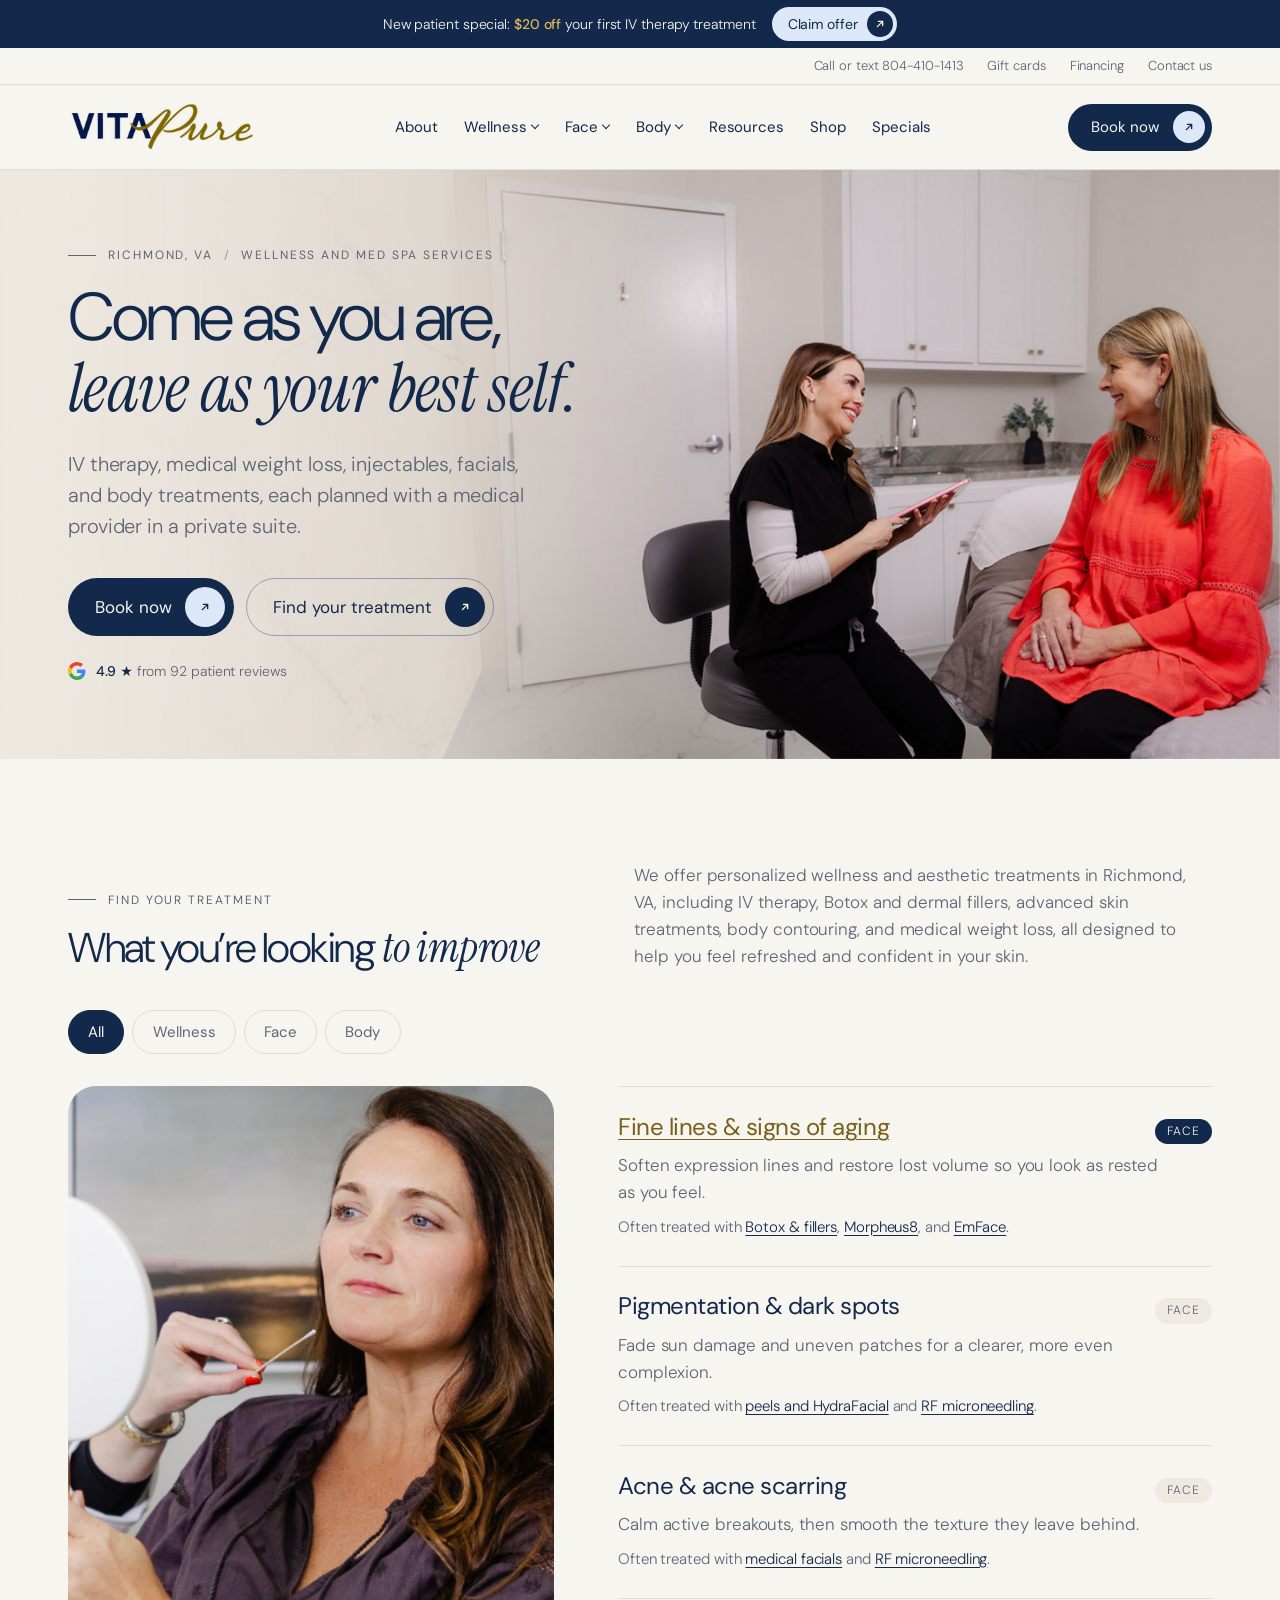
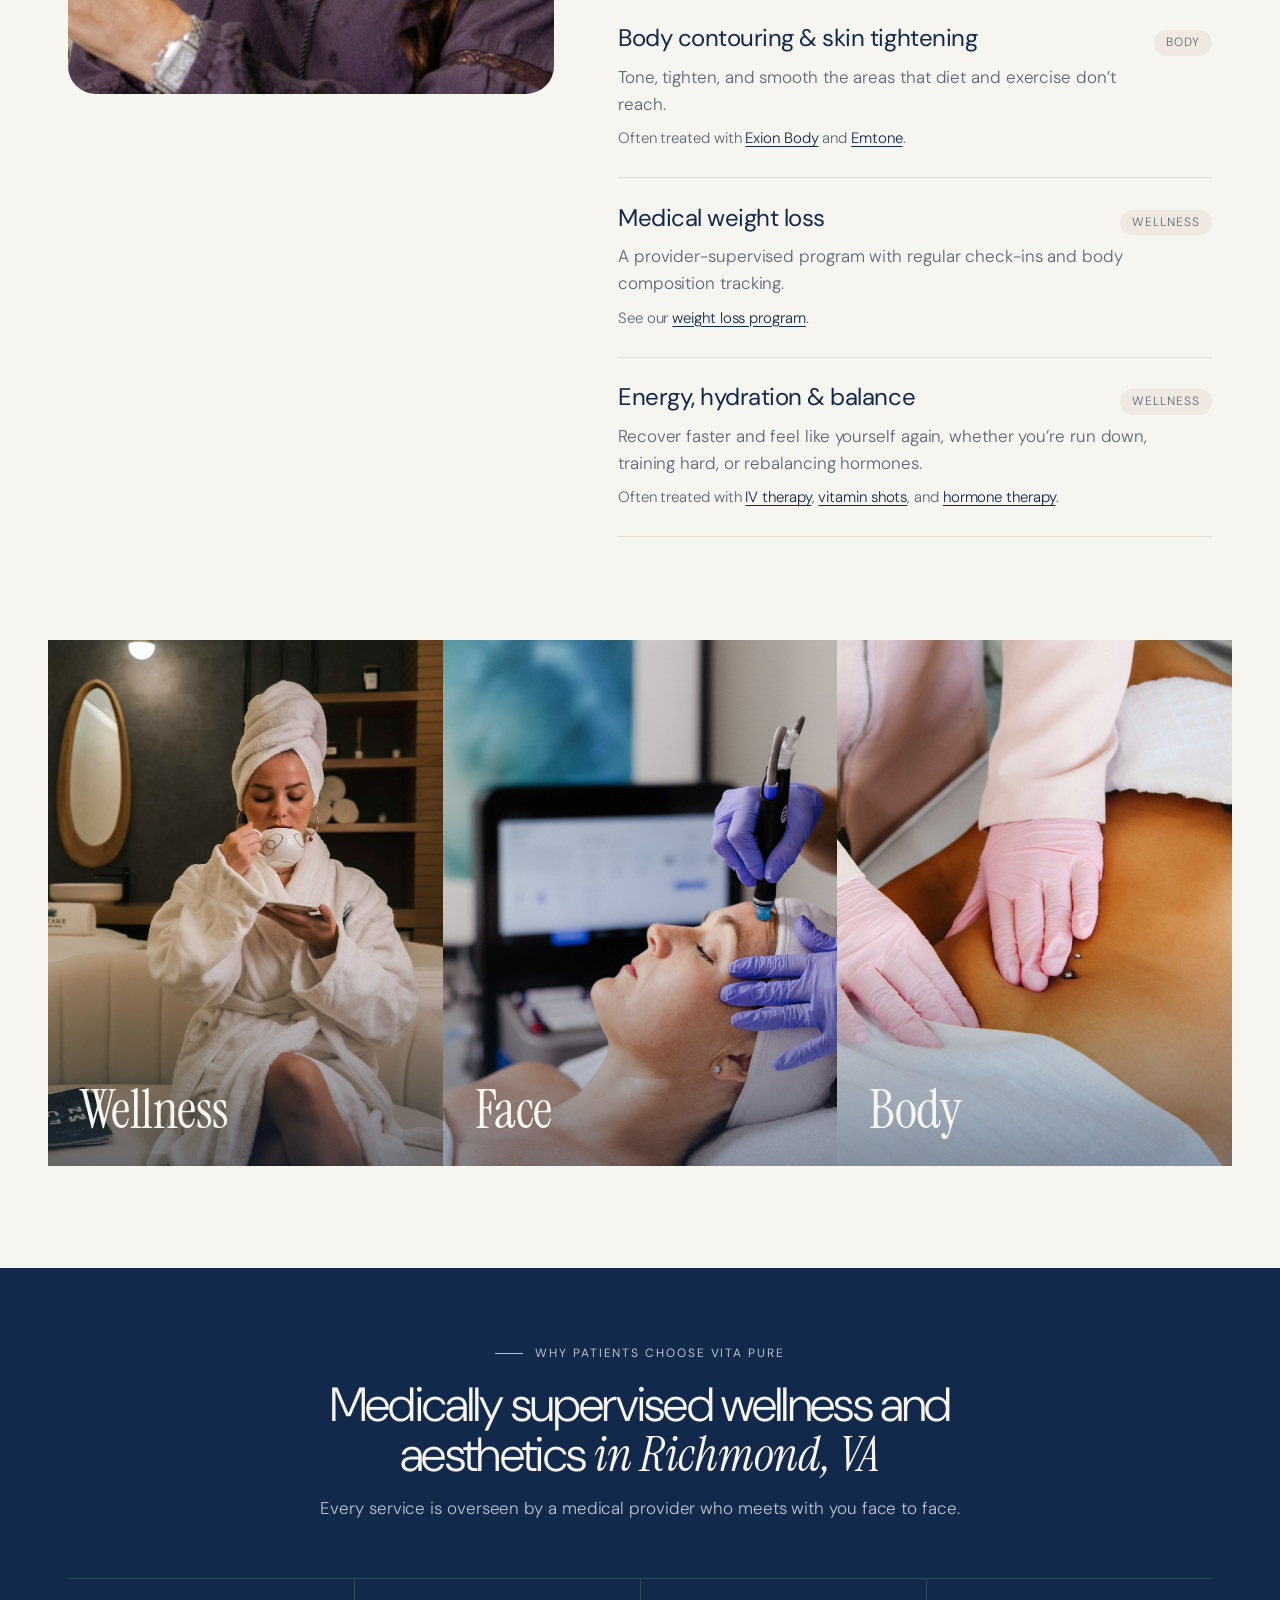
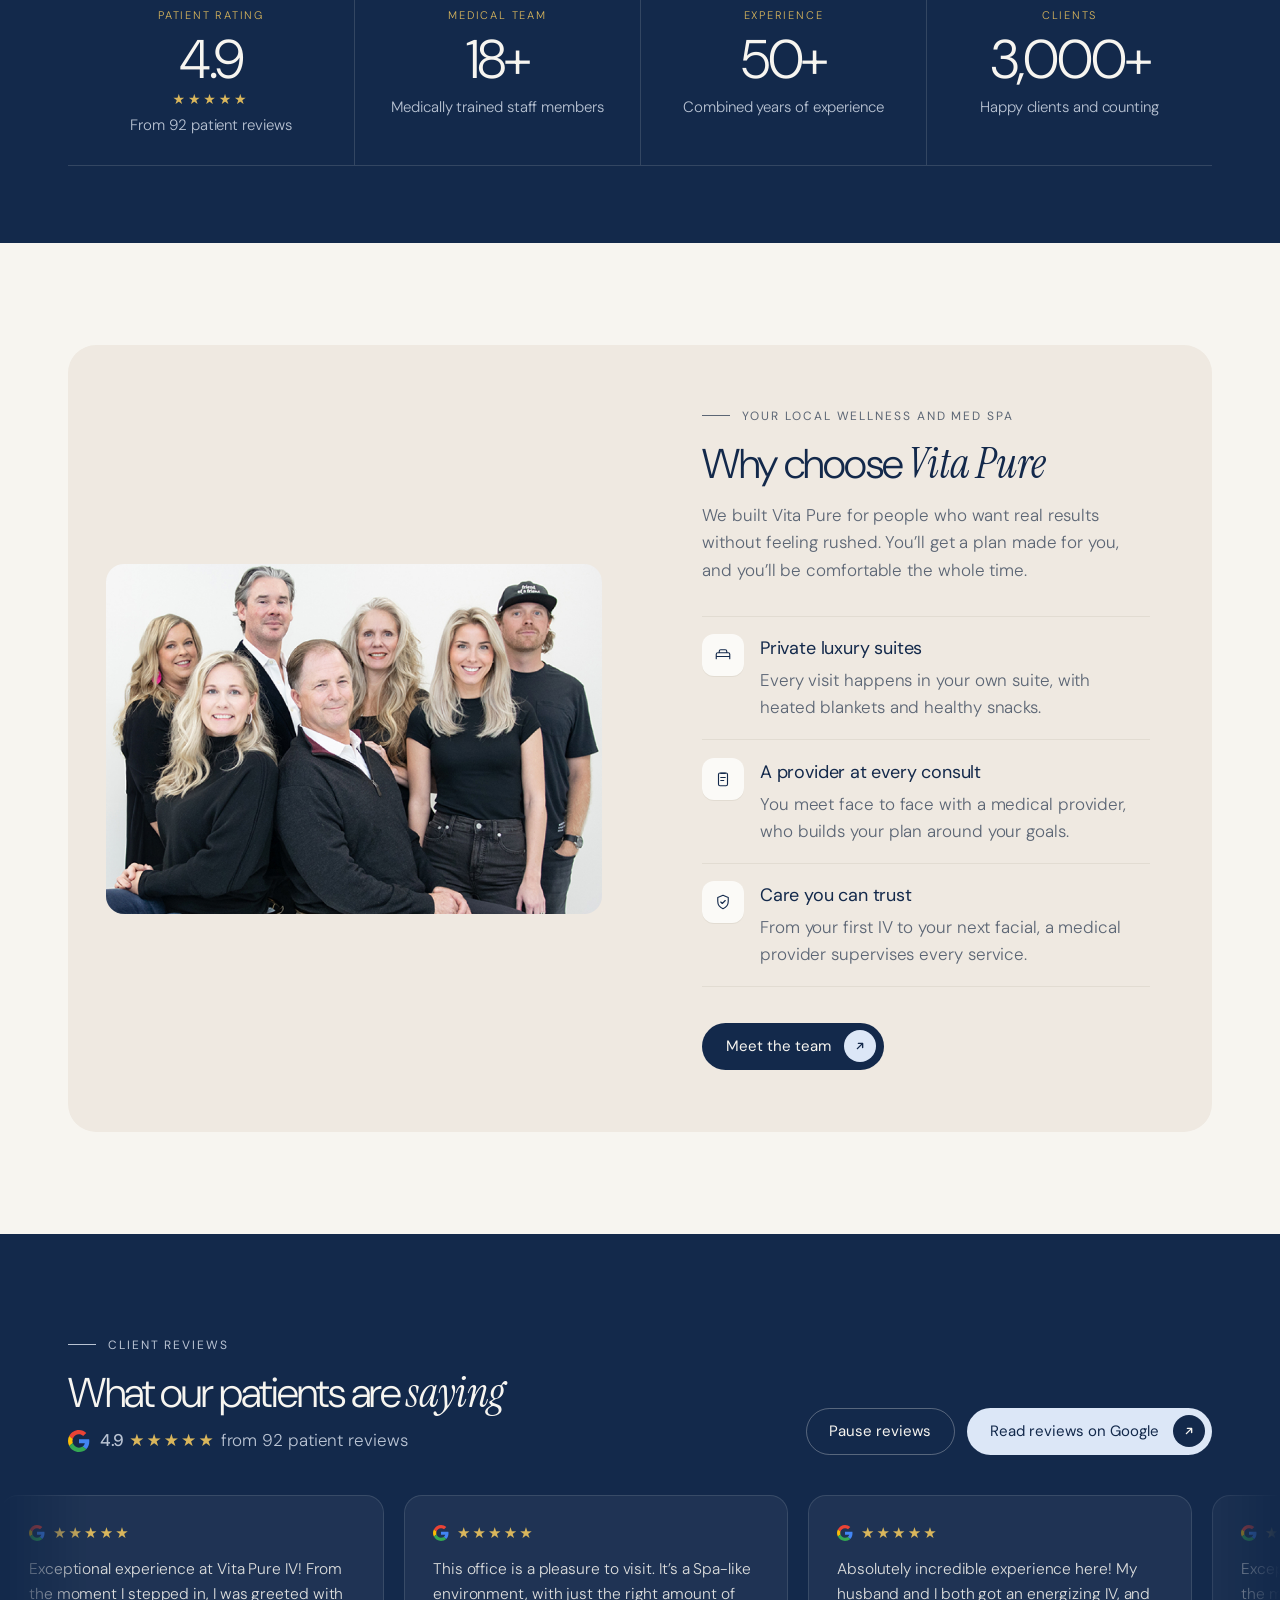
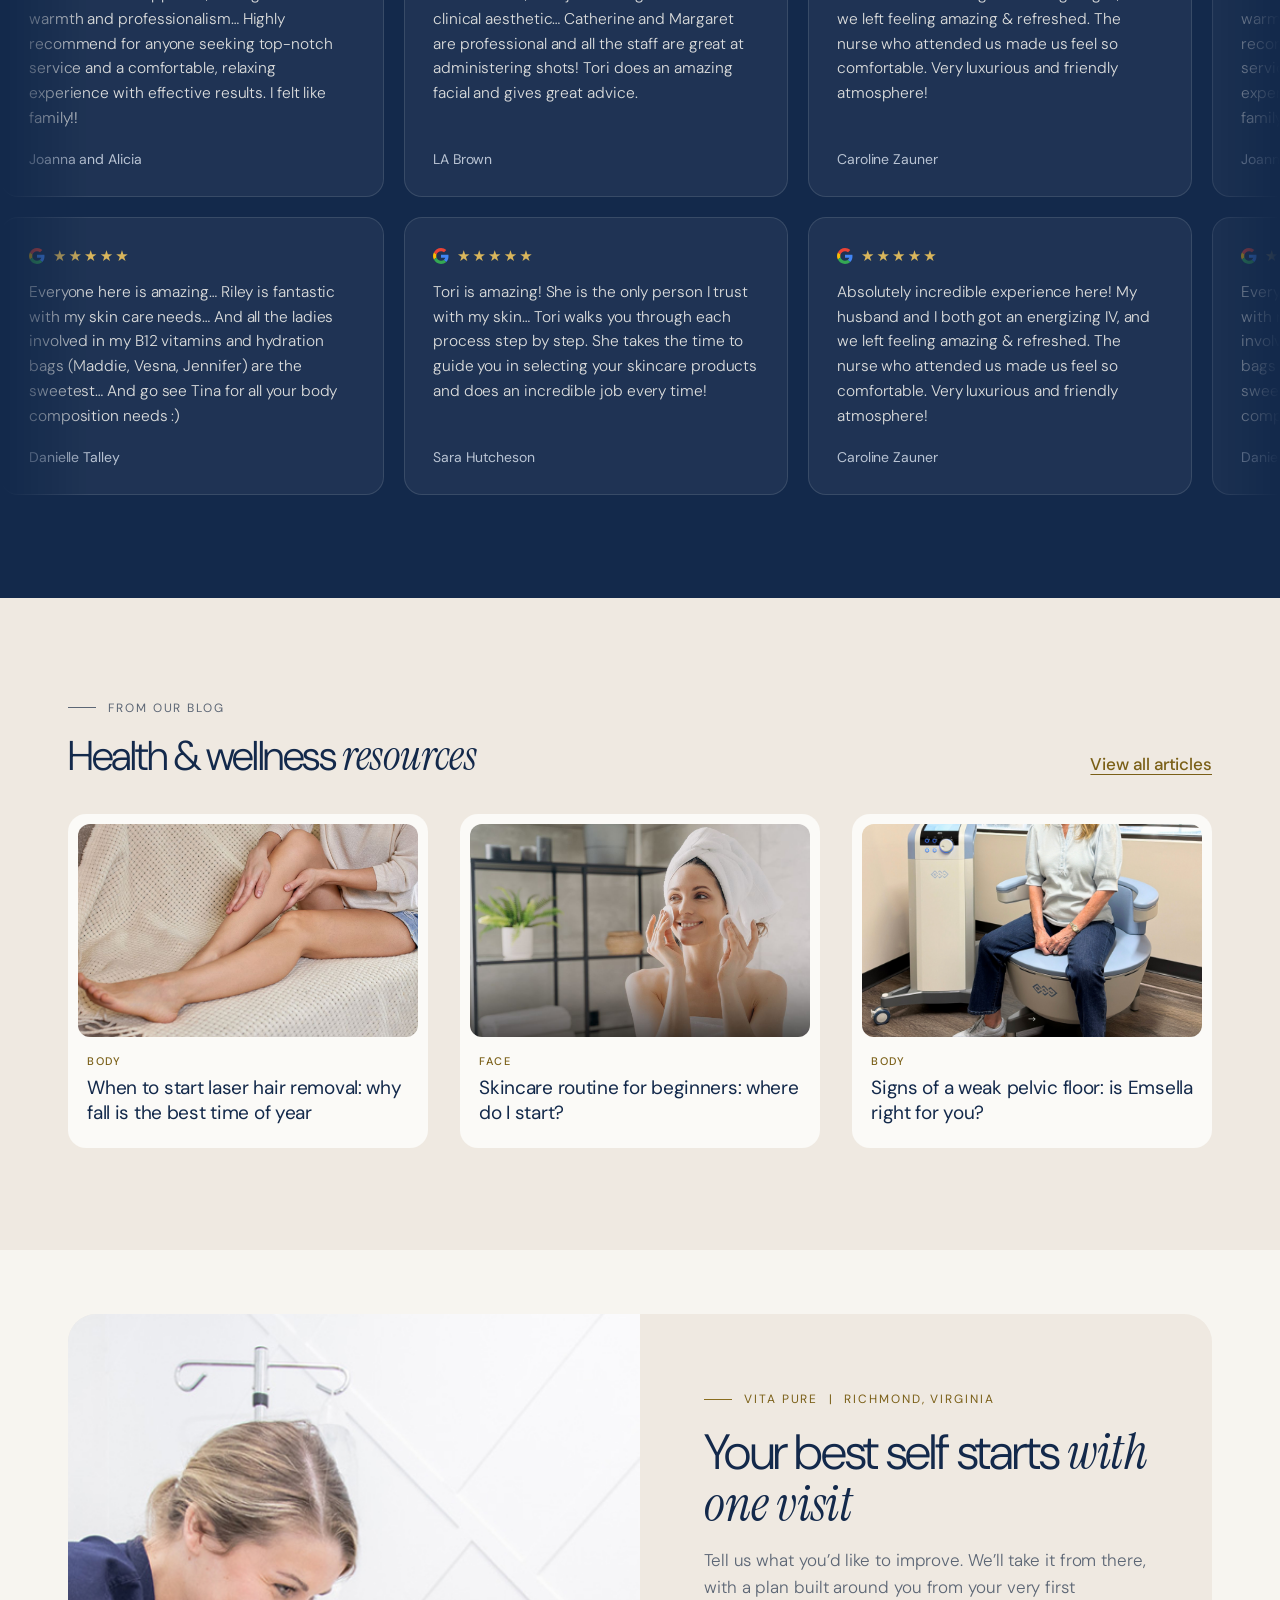
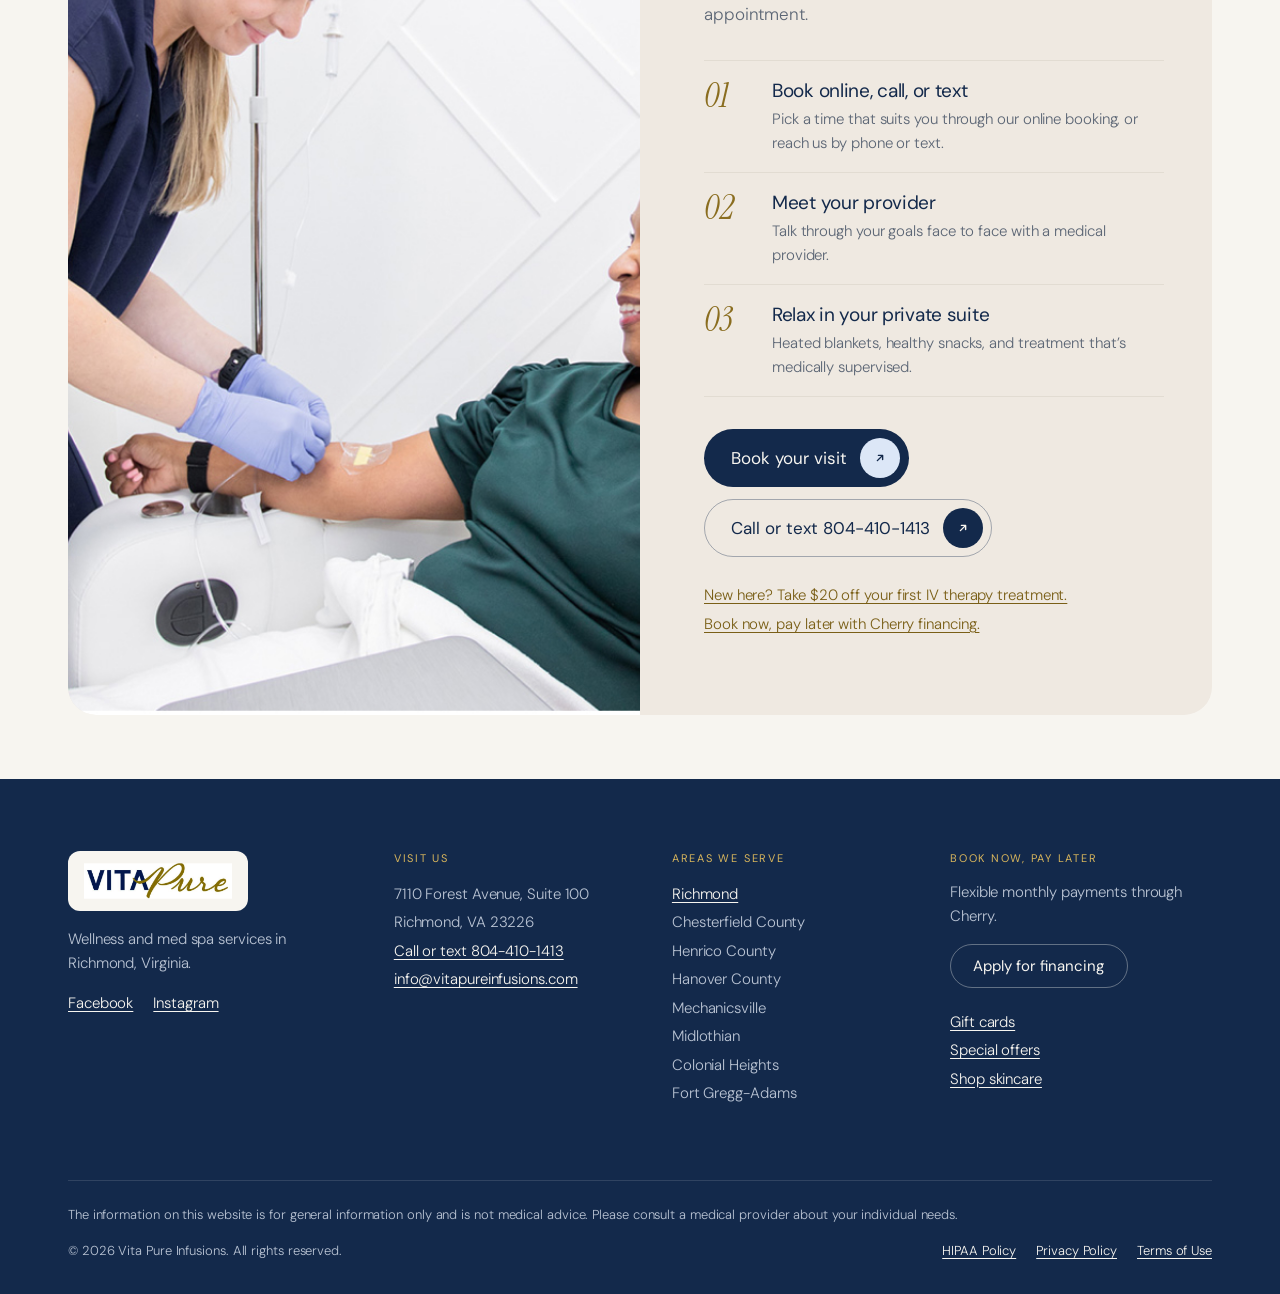
==== commit 3906a032: "Swap Wellness and Body tiles to Unsplash stock photos of women Co-Authored-By: Claude Opus 5.5 <nore" ====
--- a/index2.html
+++ b/index2.html
@@ -198,8 +198,8 @@
               <p class="concern__text">Calm active breakouts, then smooth the texture they leave behind.</p>
               <p class="concern__tx">Often treated with <a href="https://www.vitapureinfusions.com/medspa-services/facial-services/">medical facials</a> and <a href="https://www.vitapureinfusions.com/rf-microneedling-in-richmond-va/">RF microneedling</a>.</p>
             </li>
-            <li class="concern" data-group="body" data-img="assets/img/tile-body-consult.jpg" data-pos="40% 30%">
-              <!-- source: https://www.vitapureinfusions.com/wp-content/uploads/2024/07/Mobile-IV-Events.jpg -->
+            <li class="concern" data-group="body" data-img="assets/img/tile-body-stock.jpg" data-pos="50% 50%">
+              <!-- source: https://unsplash.com/photos/BDwQHbWr9Lo (Unsplash License, stock placeholder) -->
               <a class="concern__link" href="#cat-body">
                 <span class="concern__title">Body contouring &amp; skin tightening</span>
                 <span class="concern__group">Body</span>
@@ -245,8 +245,10 @@
       <h2 class="visually-hidden" id="categories-title">Treatment categories</h2>
       <div class="tiles">
         <article class="tile" id="cat-wellness" data-group="wellness">
-          <!-- source: https://www.vitapureinfusions.com/wp-content/uploads/2024/07/BellraeMarketing.com-242-scaled.jpg -->
-          <img class="tile__img" src="assets/img/tile-wellness-iv.jpg" alt="A nurse starting an IV for a patient in a private suite" loading="lazy" style="object-position: 55% 40%;" />
+          <!-- [REVAMP:CHANGED] stock placeholder: a woman in a robe in a spa suite.
+               source: https://unsplash.com/photos/I3VF9Cu4agc (Unsplash License).
+               Swap for a client photo of a female IV guest when available. -->
+          <img class="tile__img" src="assets/img/tile-wellness-stock.jpg" alt="A woman relaxing in a white robe in a private wellness suite" loading="lazy" style="object-position: 68% 50%;" />
           <div class="tile__body">
             <!-- TODO(WordPress): the menu has no Wellness landing page yet ("#"). Point this at one once it exists. -->
             <h3 class="tile__title"><a href="https://www.vitapureinfusions.com/services/">Wellness</a></h3>
@@ -279,10 +281,10 @@
         </article>
 
         <article class="tile" id="cat-body" data-group="body">
-          <!-- source: https://www.vitapureinfusions.com/wp-content/uploads/2024/07/Mobile-IV-Events.jpg
-               TODO(photo): the site has no on-topic Body photo (an Exion Body or Emtone session).
-               Swap one in when available. Keep it clothed and modest, per the client's note about too much skin. -->
-          <img class="tile__img" src="assets/img/tile-body-consult.jpg" alt="A Vita Pure provider consulting with a patient" loading="lazy" style="object-position: 20% 30%;" />
+          <!-- [REVAMP:CHANGED] stock placeholder: a provider treating a woman's abdomen (body contouring).
+               source: https://unsplash.com/photos/BDwQHbWr9Lo (Unsplash License).
+               Swap for a client photo of an Exion Body or Emtone session when available. -->
+          <img class="tile__img" src="assets/img/tile-body-stock.jpg" alt="A provider in gloves performing a body treatment on a woman's abdomen" loading="lazy" style="object-position: 50% 50%;" />
           <div class="tile__body">
             <!-- TODO(WordPress): Body landing page (currently "#" in the menu). -->
             <h3 class="tile__title"><a href="https://www.vitapureinfusions.com/services/">Body</a></h3>
--- a/css/styles.css
+++ b/css/styles.css
@@ -412,6 +412,10 @@
   align-items: end;
 }
 .improve__intro { color: var(--text-soft); max-width: 38rem; }
+/* Centered, stacked variant: used by index.html only (index2 keeps two columns) */
+.improve__head--center { grid-template-columns: 1fr; gap: 1.25rem; justify-items: center; text-align: center; }
+.improve__head--center .improve__intro { margin-inline: auto; }
+.filter--center { margin-inline: auto; }
 
 .filter { display: flex; flex-wrap: wrap; gap: 0; margin-top: 2.5rem; border: 1px solid var(--line); width: max-content; max-width: 100%; }
 .filter__btn {
@@ -457,6 +461,8 @@
   transition: opacity 0.25s;
 }
 .concern.is-dimmed { opacity: 0.28; }
+/* index.html variant: filtered-out concerns are removed, not faded (index2 keeps the fade) */
+.concerns--hide-dimmed .concern.is-dimmed { display: none; }
 .concern__link {
   display: flex;
   align-items: baseline;
@@ -506,11 +512,18 @@
   display: grid;
   grid-template-columns: repeat(3, minmax(0, 1fr));
   gap: 0;
-}
+  /* Side margins sit on the row, not between tiles. The width cap keeps the
+     3:4 tiles from getting too tall on wide screens. */
+  max-width: 1600px;
+  margin-inline: auto;
+  padding-inline: var(--gutter);
+}
+/* Space below the tiles so they don't run into the navy authority banner.
+   Matches the space above them (the improve section's bottom padding). */
+.categories { margin-bottom: var(--section-y); }
 .tile {
   position: relative;
-  aspect-ratio: 3 / 4;
-  max-height: 760px;
+  aspect-ratio: 3 / 4; /* no max-height: capping height shrank the width and opened gaps */
   overflow: hidden;
   border-radius: 0;
   background: var(--mist);
